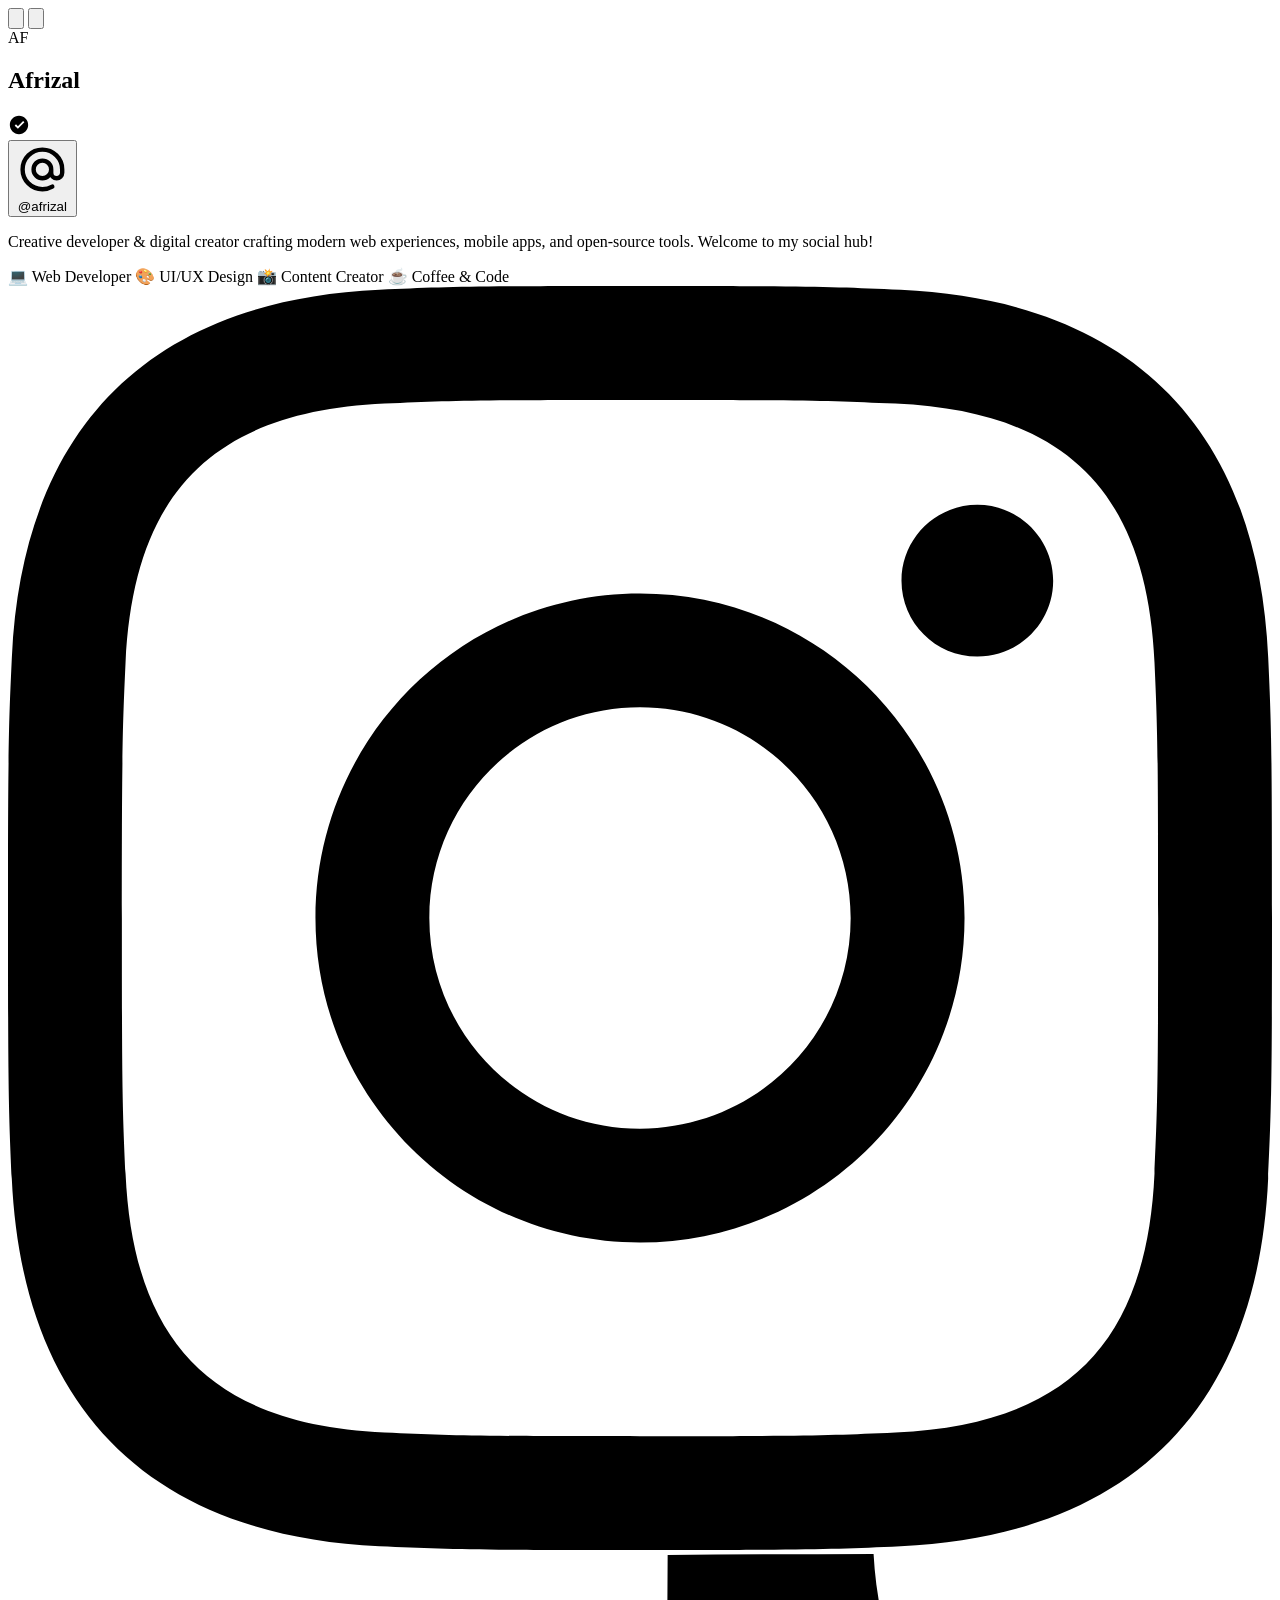
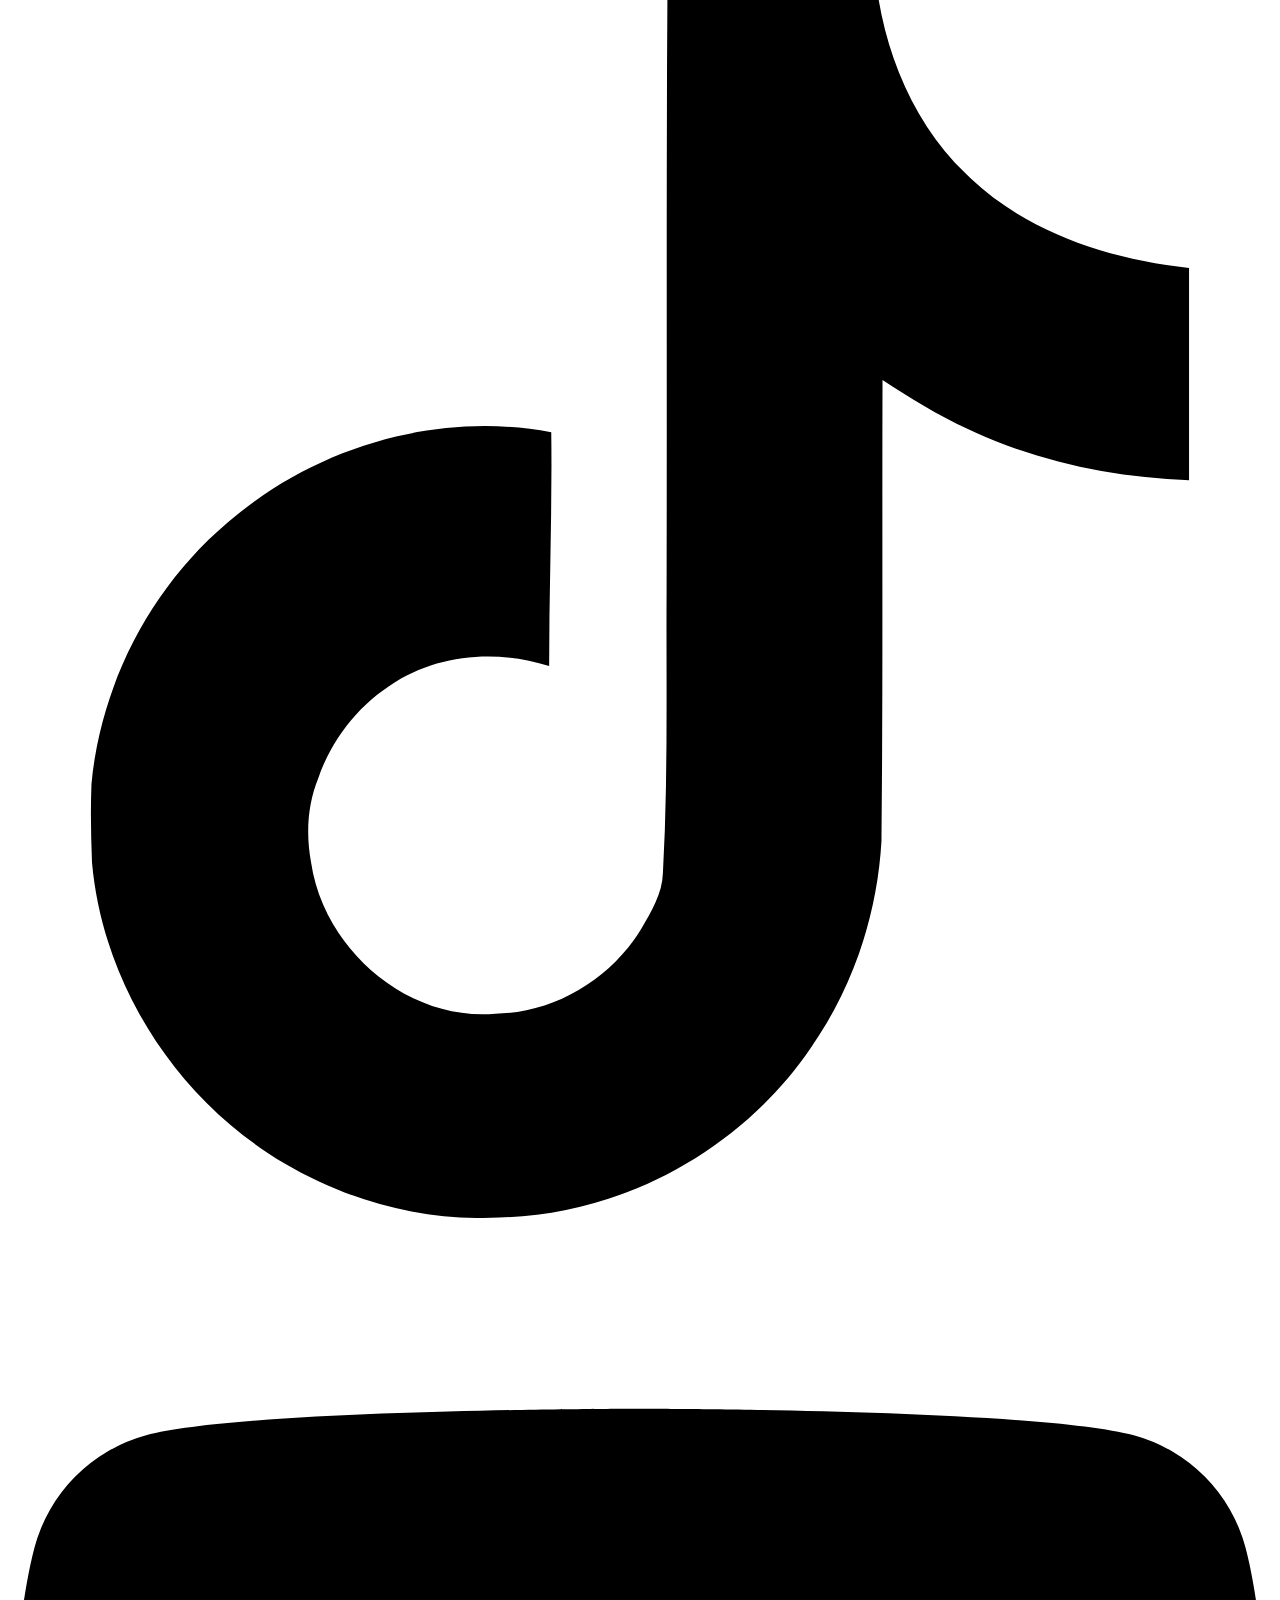
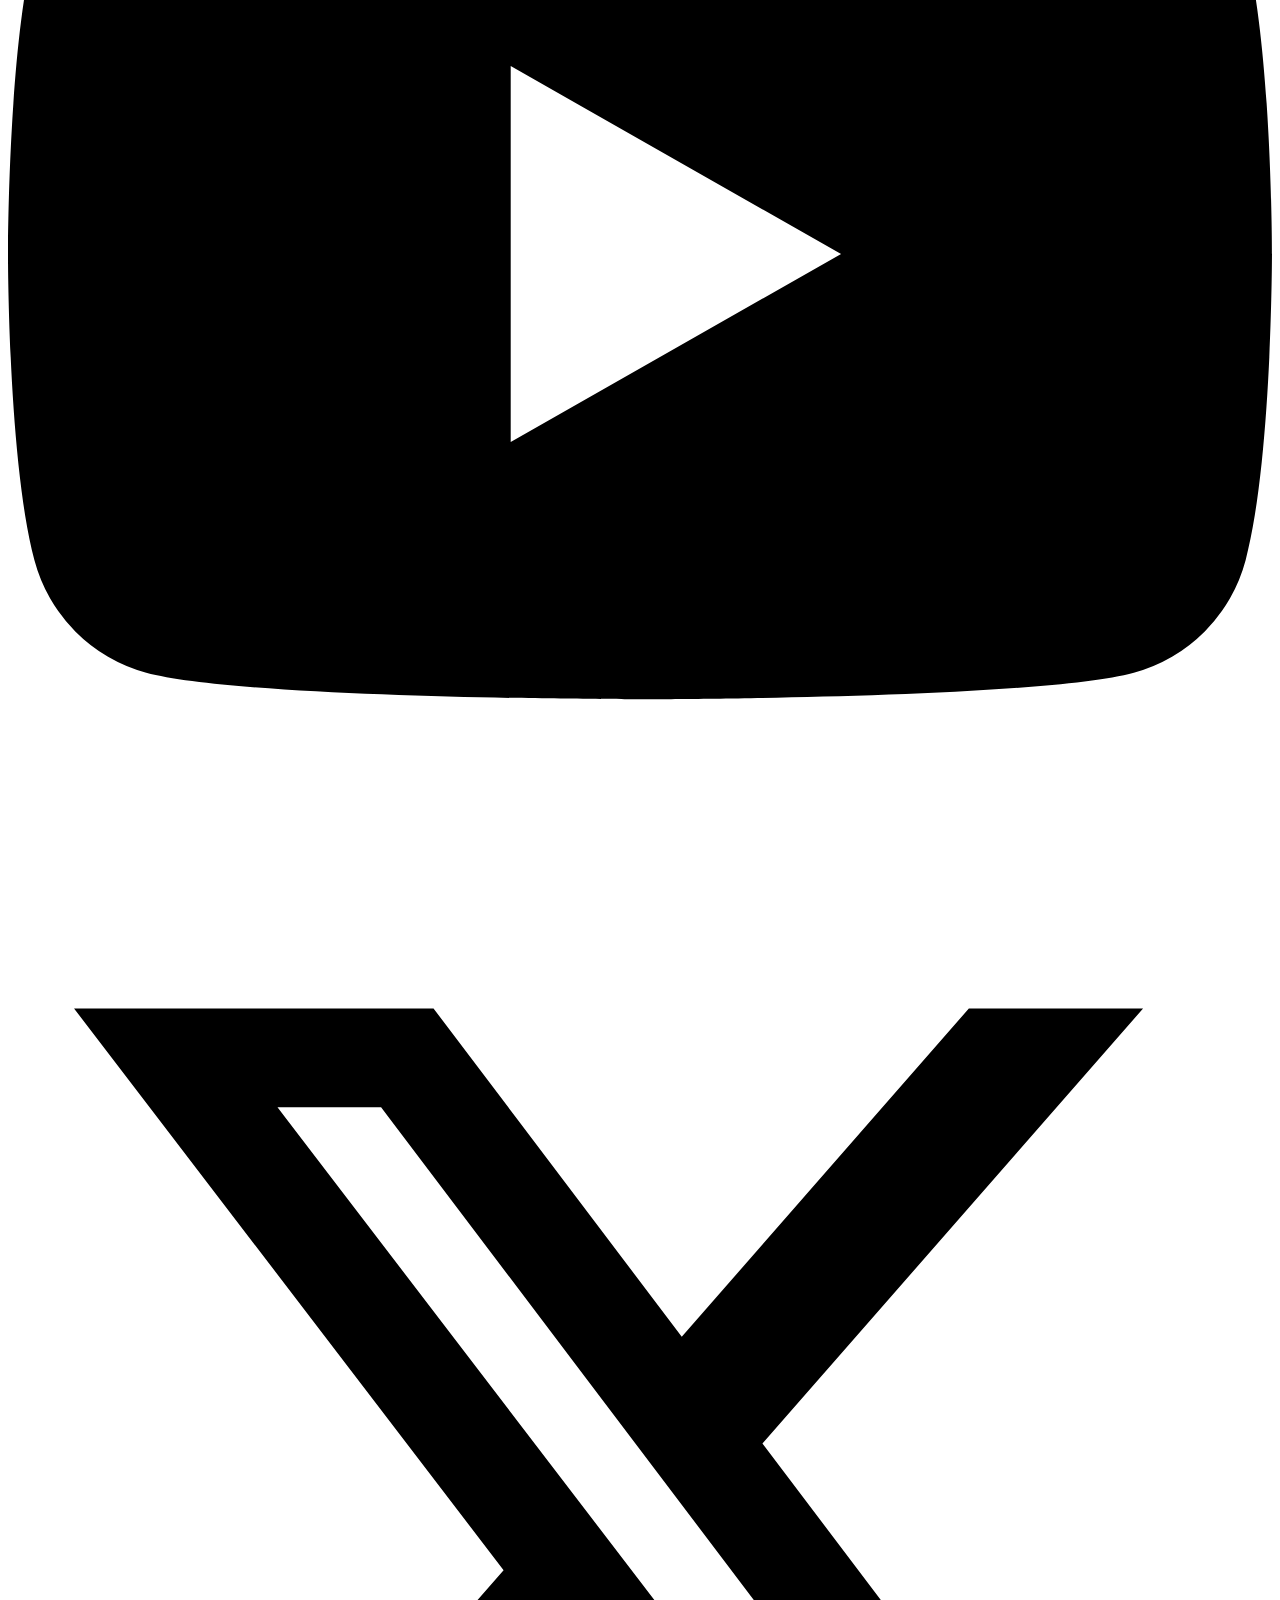
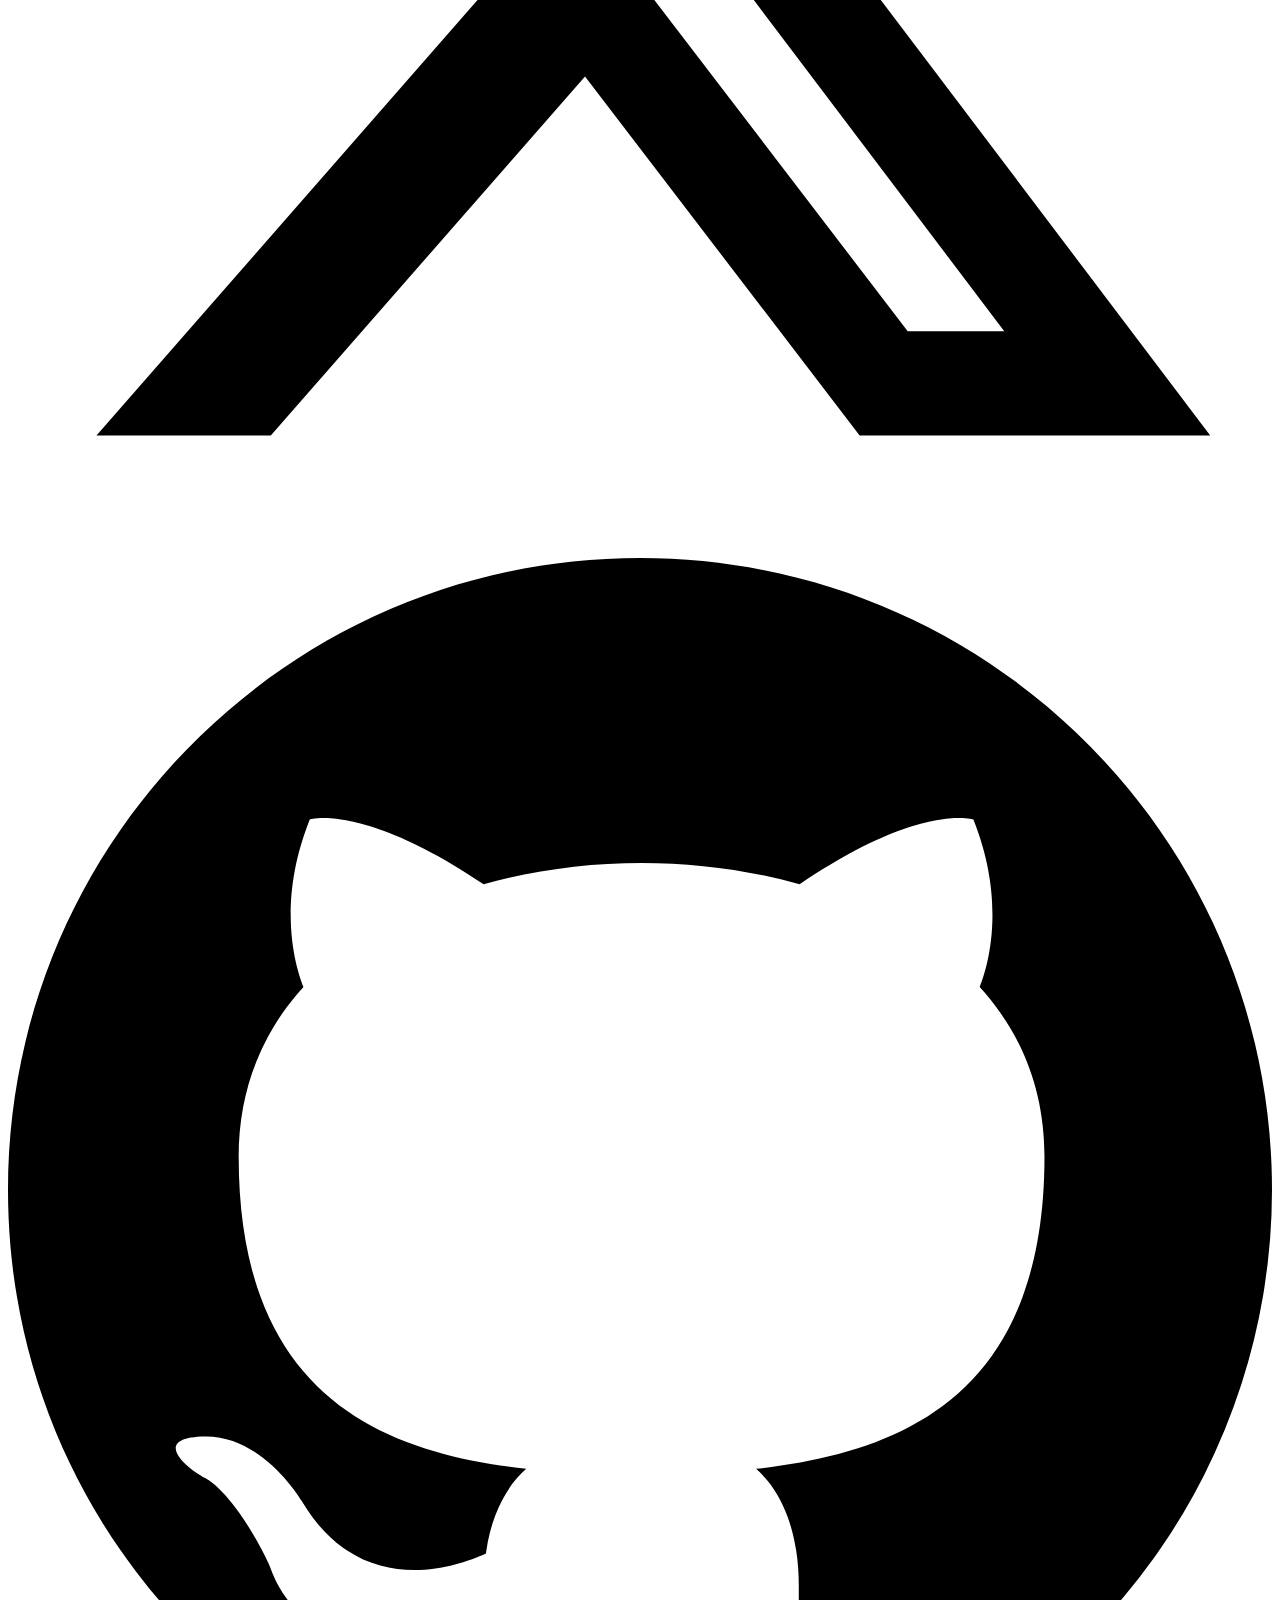
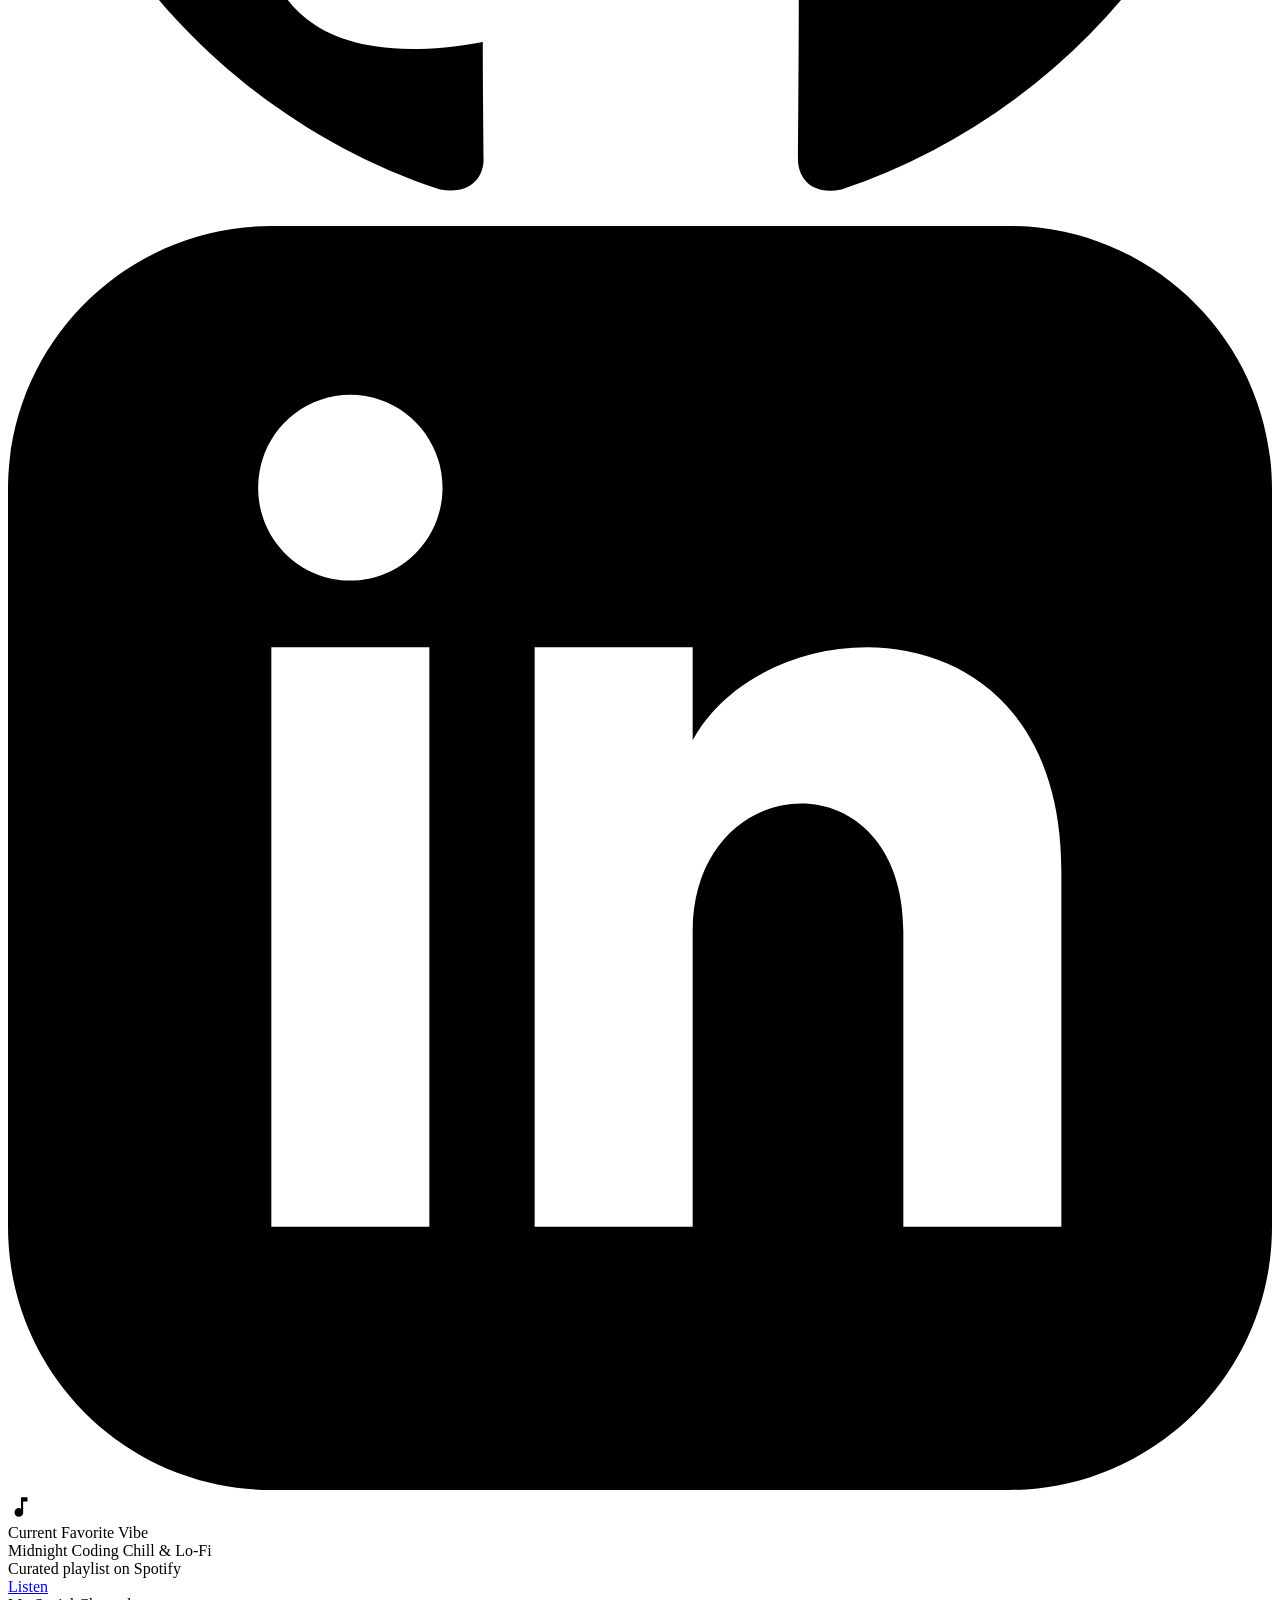
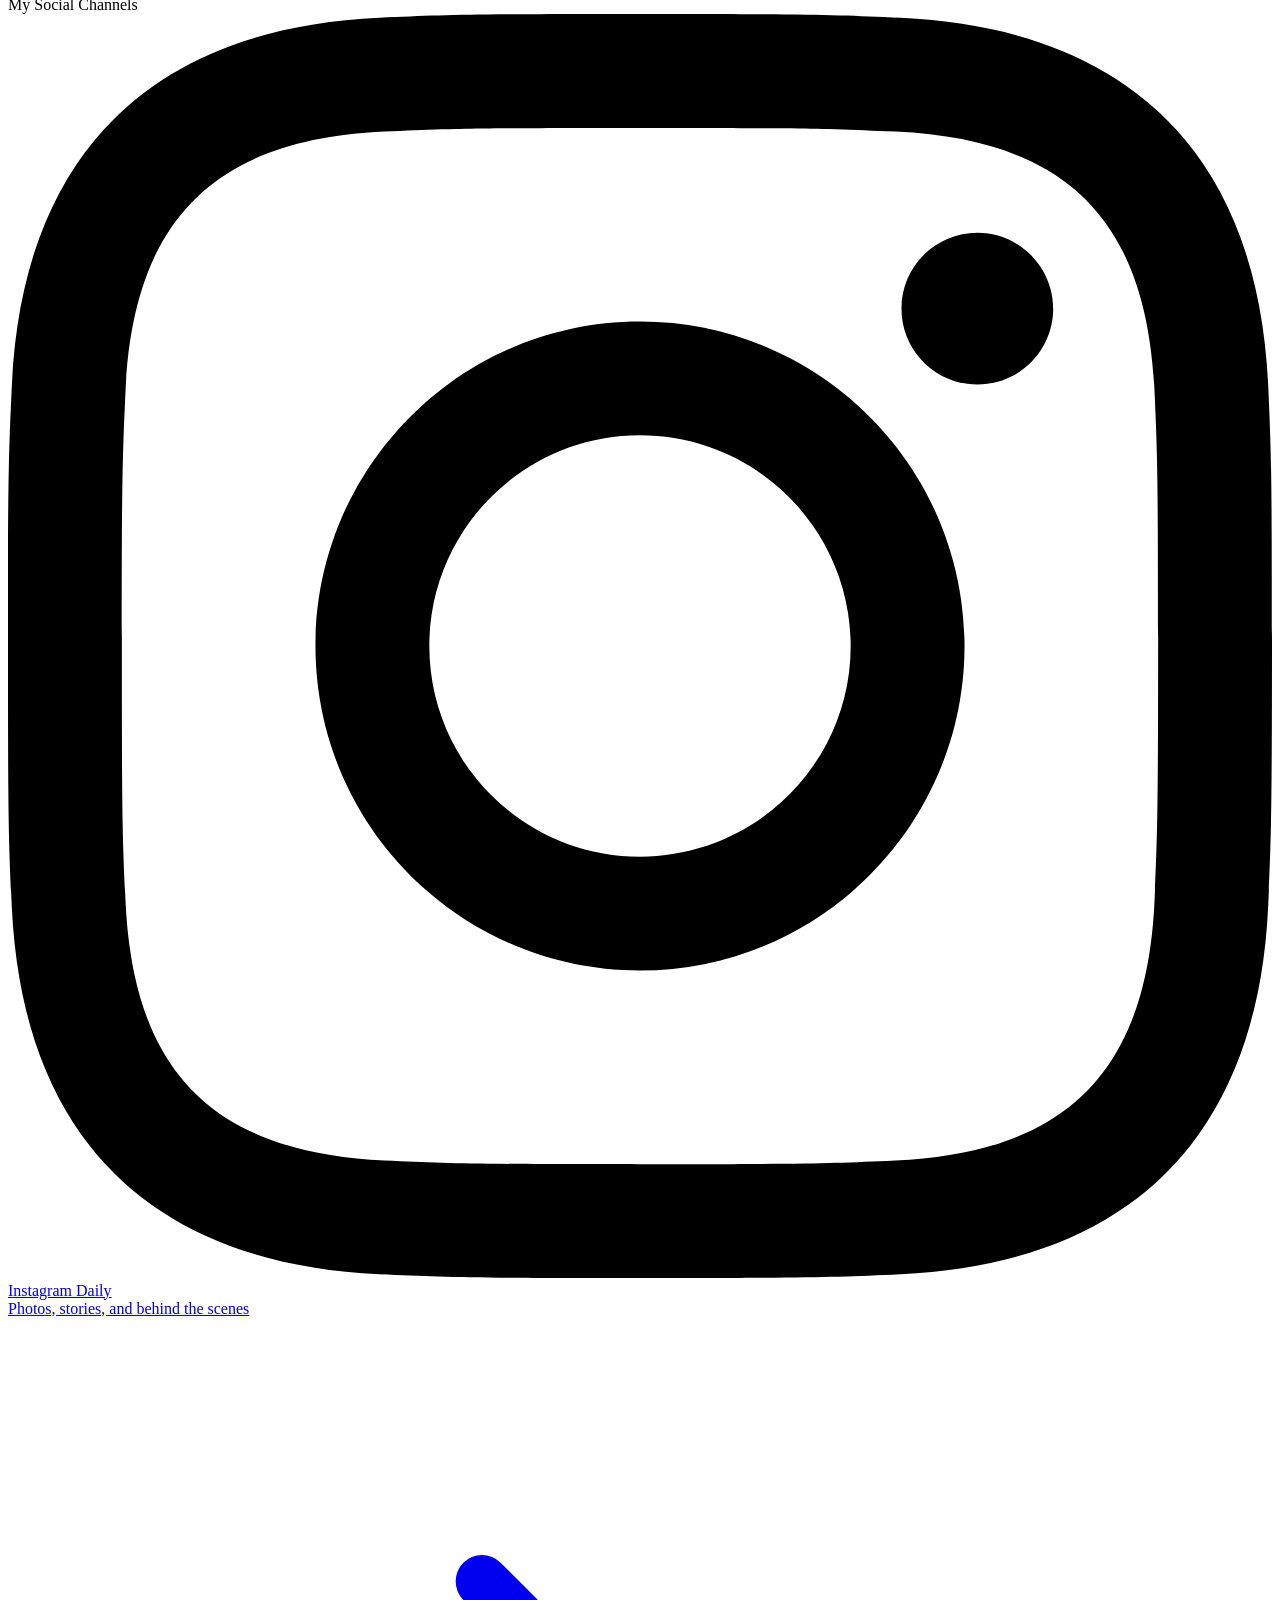
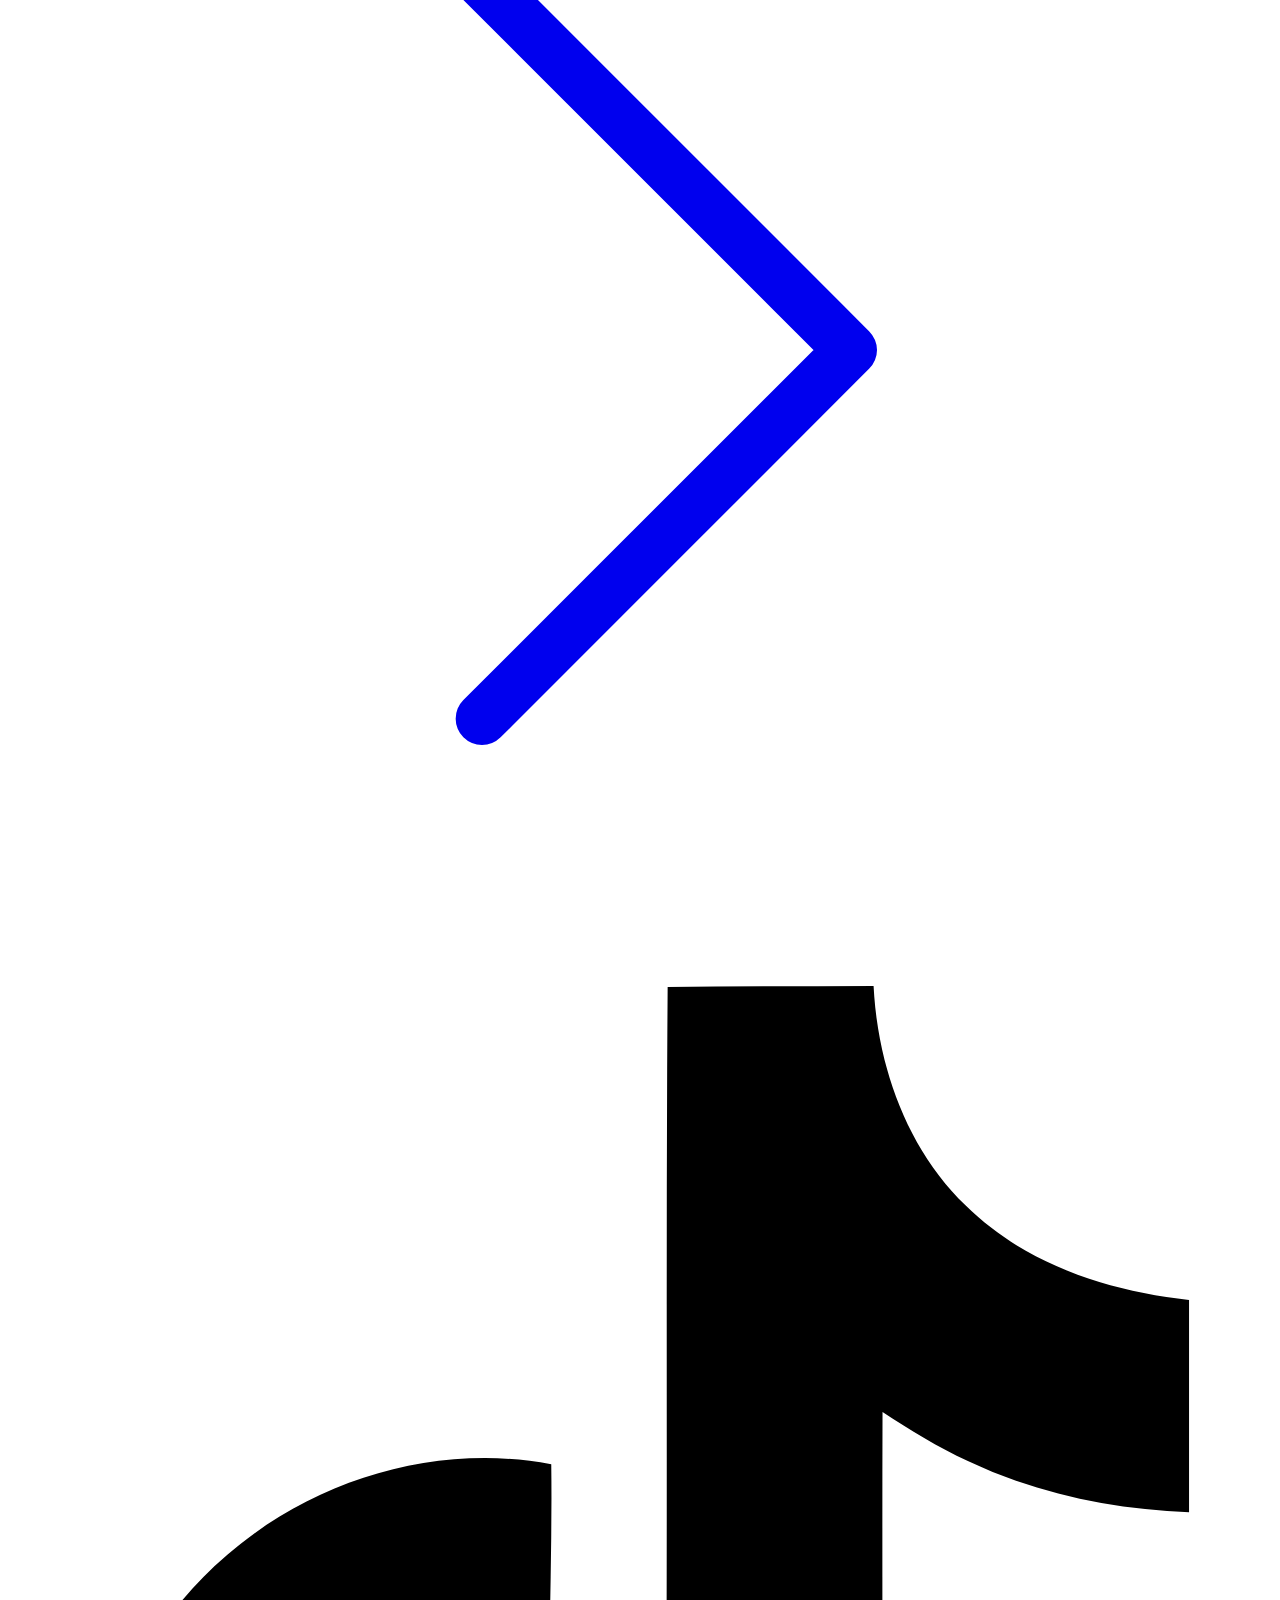
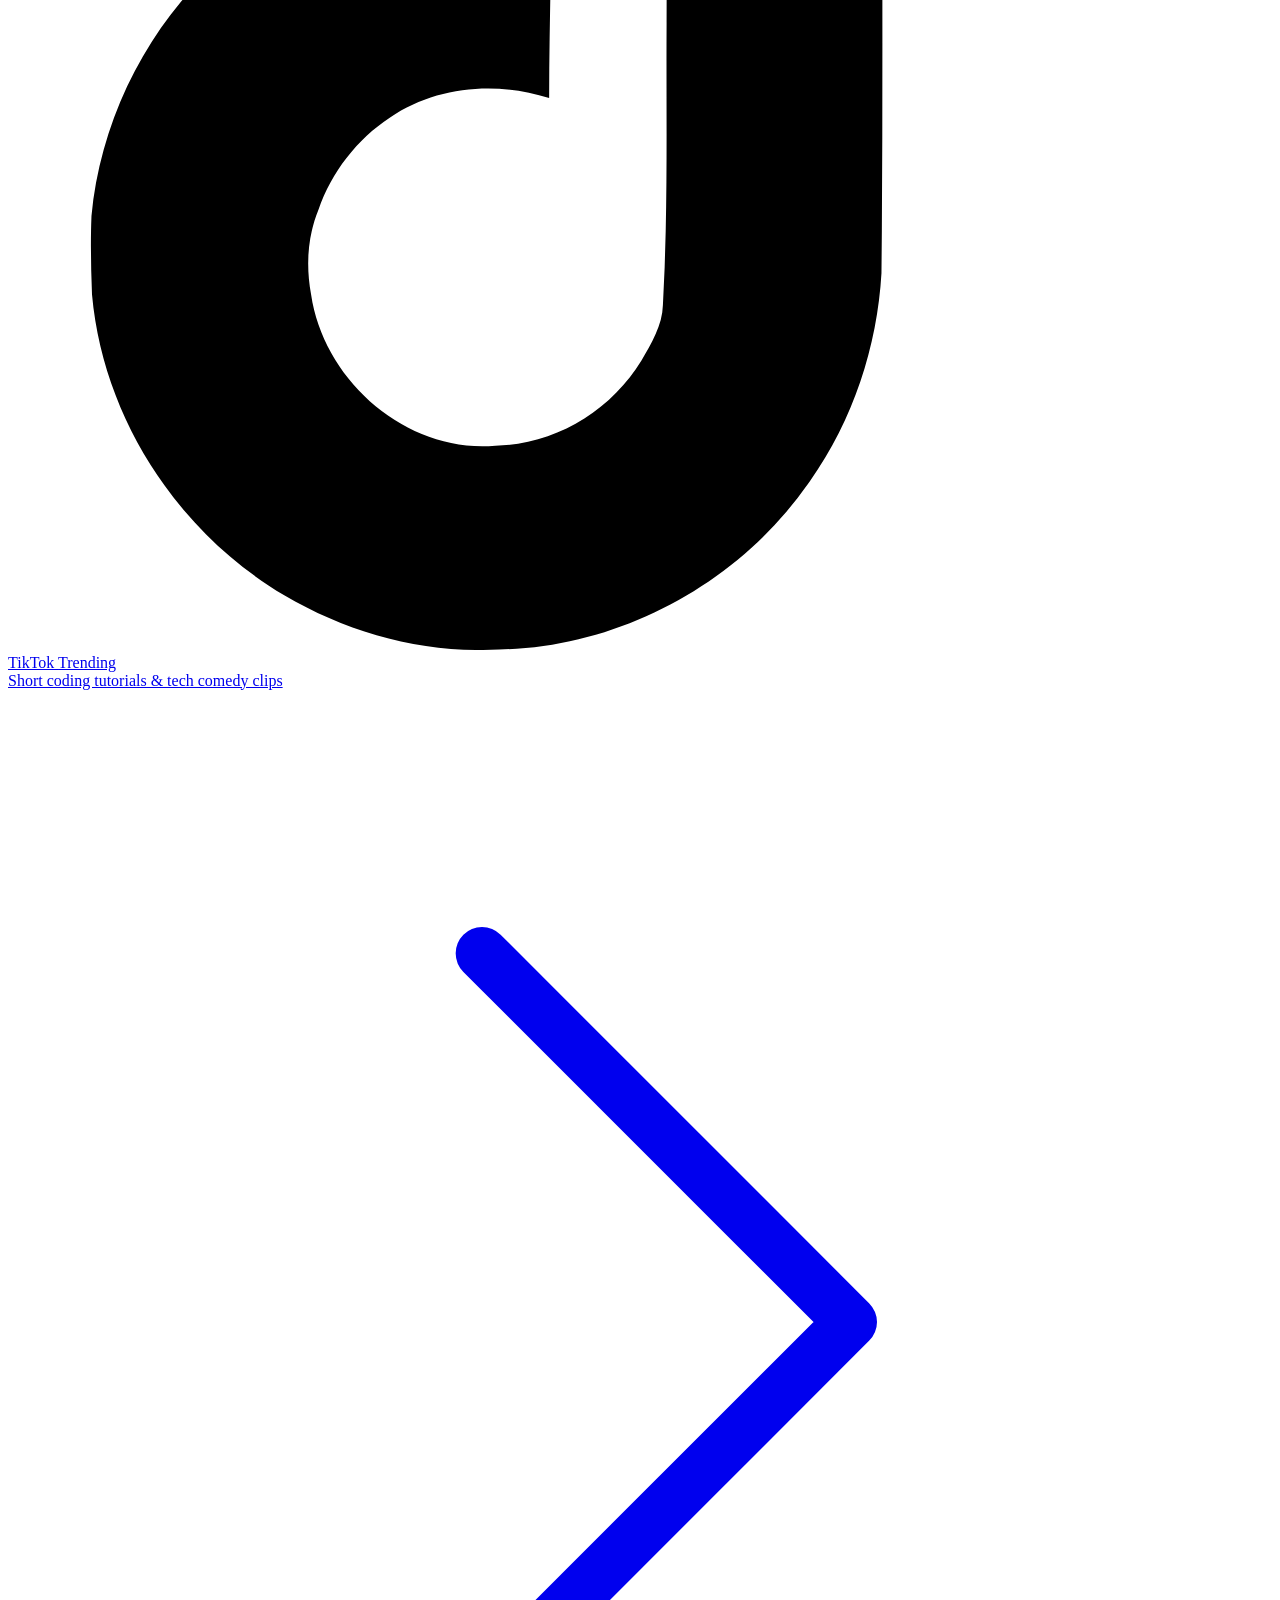
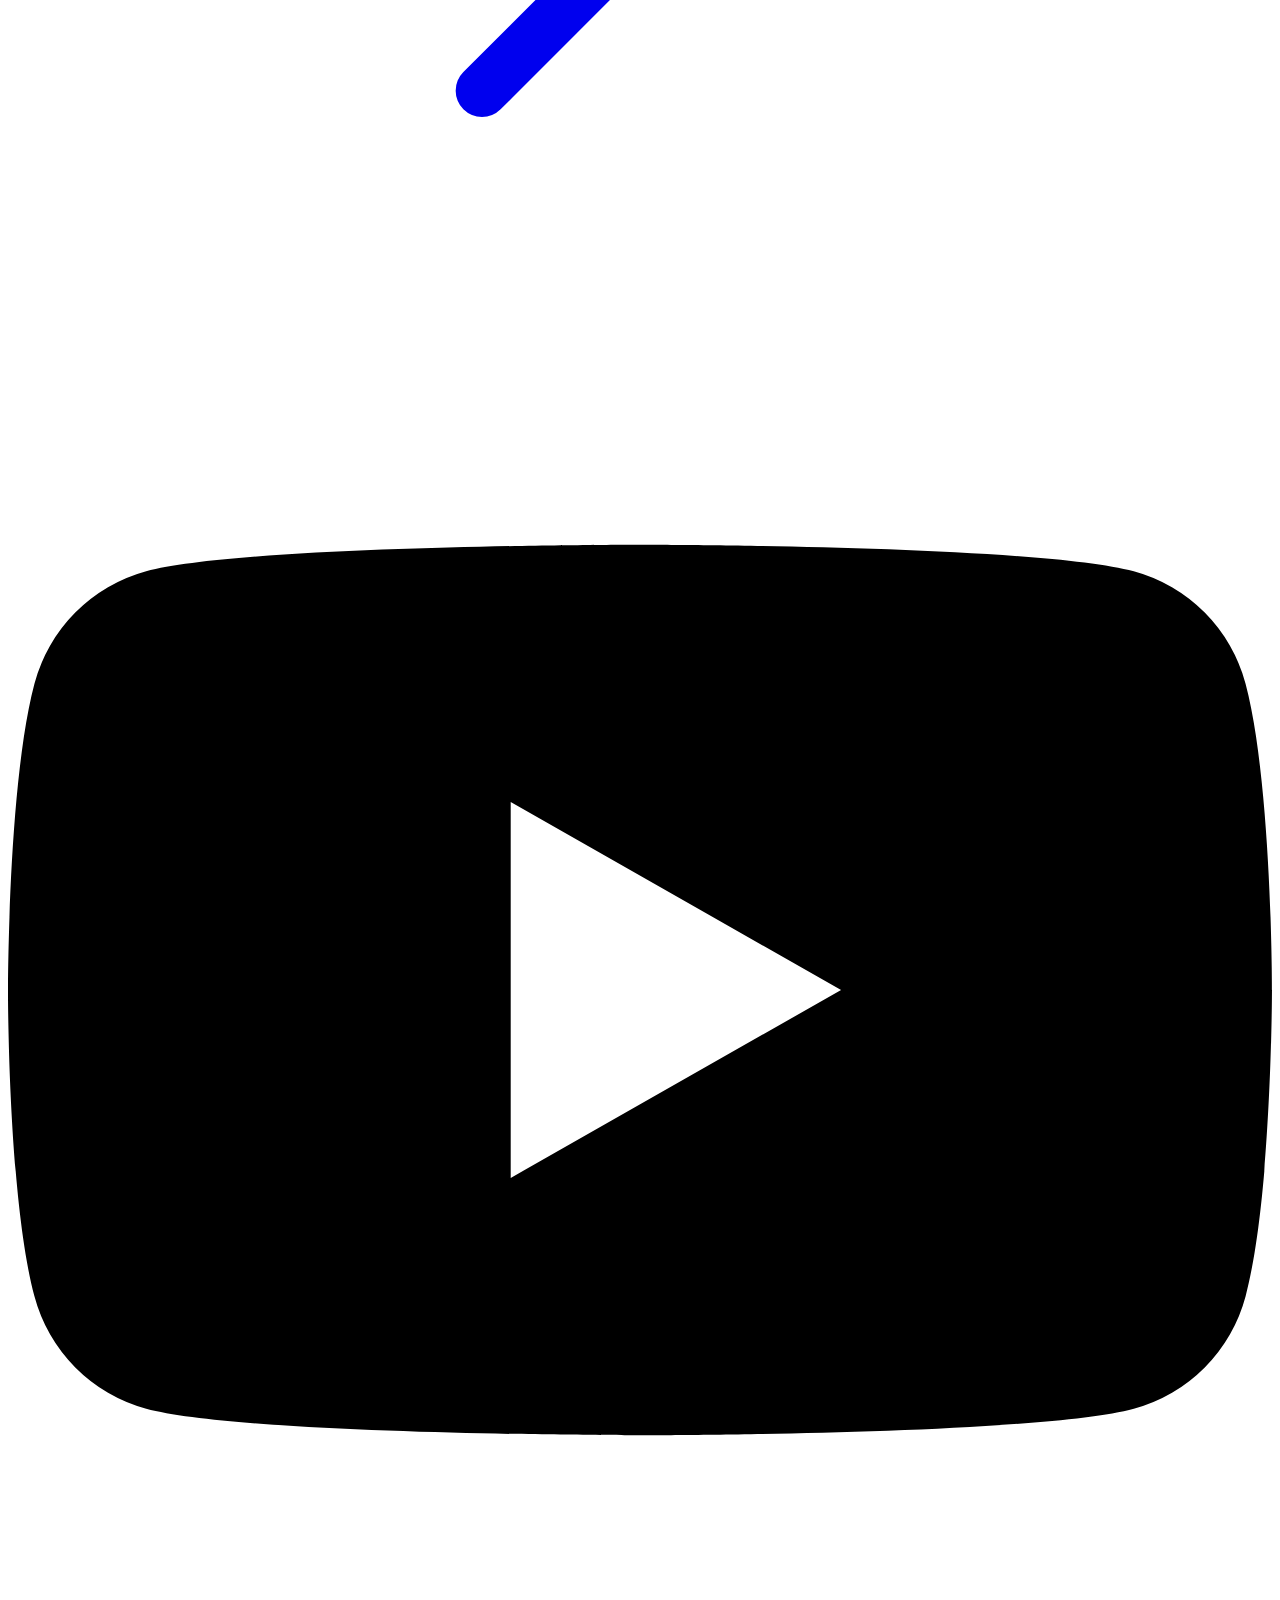
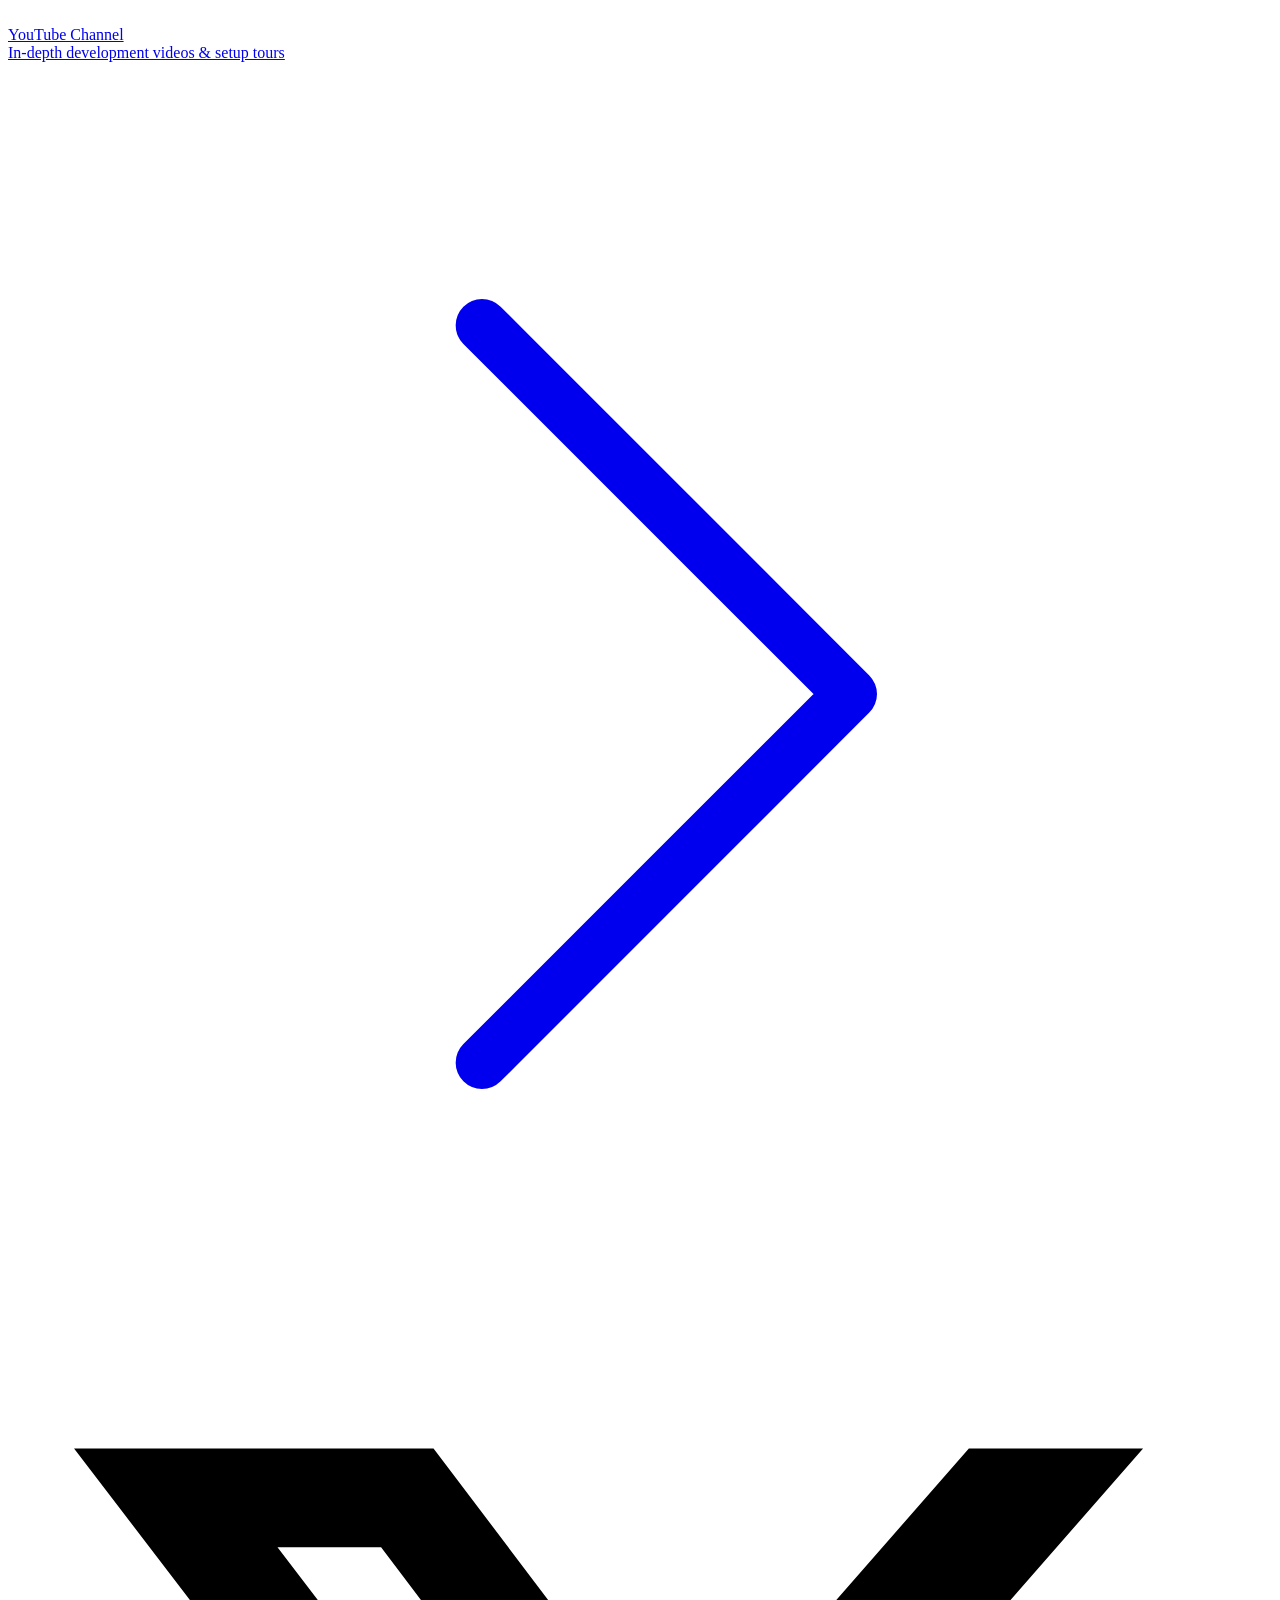
==== portfolio_web/index.html @ 105bab6d "First Upload" ====
<!DOCTYPE html>
<html lang="en" data-theme="dark">
<head>
  <meta charset="UTF-8">
  <meta name="viewport" content="width=device-width, initial-scale=1.0">
  <title>Afrizal | Social Links & Portfolio</title>
  
  <!-- SEO & Open Graph Meta Tags -->
  <meta name="description" content="Connect with Afrizal across all social media platforms, projects, and contact channels.">
  <meta property="og:title" content="Afrizal | Social Links & Bio">
  <meta property="og:description" content="Connect with me across all social platforms. Explore my links, projects, and socials.">
  <meta property="og:type" content="website">
  <meta name="theme-color" content="#030712">

  <!-- Google Fonts -->
  <link rel="preconnect" href="https://fonts.googleapis.com">
  <link rel="preconnect" href="https://fonts.gstatic.com" crossorigin>
  <link href="https://fonts.googleapis.com/css2?family=Plus+Jakarta+Sans:wght@400;500;600;700&display=swap" rel="stylesheet">
  
  <!-- Stylesheet -->
  <link rel="stylesheet" href="style.css">
</head>
<body>

  <!-- Ambient Glow Effects -->
  <div class="bg-glow-1"></div>
  <div class="bg-glow-2"></div>

  <div class="container">
    
    <!-- Top Action Bar (Share & Theme Toggle) -->
    <header class="top-nav">
      <button id="shareBtn" class="icon-btn" title="Share Profile" aria-label="Share Profile">
        <svg fill="none" stroke="currentColor" viewBox="0 0 24 24">
          <path stroke-linecap="round" stroke-linejoin="round" d="M7.217 10.907a2.25 2.25 0 100 2.186m0-2.186c.18.324.283.696.283 1.093s-.103.77-.283 1.093m0-2.186l9.566-5.314m-9.566 7.5l9.566 5.314m0 0a2.25 2.25 0 103.935 2.186 2.25 2.25 0 00-3.935-2.186zm0-12.814a2.25 2.25 0 103.933-2.185 2.25 2.25 0 00-3.933 2.185z"></path>
        </svg>
      </button>

      <button id="themeToggleBtn" class="icon-btn" title="Toggle Light/Dark Theme" aria-label="Toggle Theme">
        <!-- Sun Icon (shown in dark mode) -->
        <svg id="themeIconSun" fill="none" stroke="currentColor" viewBox="0 0 24 24">
          <circle cx="12" cy="12" r="5"></circle>
          <path stroke-linecap="round" d="M12 1v2m0 18v2M4.22 4.22l1.42 1.42m12.72 12.72l1.42 1.42M1 12h2m18 0h2M4.22 19.78l1.42-1.42M18.36 5.64l1.42-1.42"></path>
        </svg>
        <!-- Moon Icon (hidden in dark mode) -->
        <svg id="themeIconMoon" style="display:none;" fill="none" stroke="currentColor" viewBox="0 0 24 24">
          <path stroke-linecap="round" stroke-linejoin="round" d="M21 12.79A9 9 0 1 1 11.21 3 7 7 0 0 0 21 12.79z"></path>
        </svg>
      </button>
    </header>

    <!-- Profile Header Section -->
    <section class="profile-card">
      <div class="avatar-wrapper">
        <!-- Replace src with your image path or online photo url e.g. "https://github.com/yourusername.png" -->
        <img id="profileAvatar" class="avatar" src="https://images.unsplash.com/photo-1534528741775-53994a69daeb?auto=format&fit=crop&w=400&q=80" alt="Profile Picture" onerror="this.style.display='none'; document.getElementById('avatarInitials').style.display='flex';">
        <div id="avatarInitials" class="avatar-initials" style="display: none;">AF</div>
        <span class="status-badge" title="Online / Open to collaborations"></span>
      </div>

      <div class="profile-name-row">
        <h1 class="profile-name" id="profileName">Afrizal</h1>
        <!-- Verified Check Badge -->
        <span class="verified-badge" title="Verified Profile">
          <svg width="22" height="22" fill="currentColor" viewBox="0 0 24 24">
            <path d="M12 2C6.48 2 2 6.48 2 12s4.48 10 10 10 10-4.48 10-10S17.52 2 12 2zm-1.2 14.2l-3.5-3.5 1.41-1.41 2.09 2.08 5.69-5.69 1.41 1.41-7.1 7.11z"/>
          </svg>
        </span>
      </div>

      <!-- Clickable Handle to Copy -->
      <button class="handle-pill" id="handlePill" title="Click to copy username">
        <svg fill="none" stroke="currentColor" viewBox="0 0 24 24">
          <path stroke-linecap="round" stroke-linejoin="round" stroke-width="2" d="M16 12a4 4 0 10-8 0 4 4 0 008 0zm0 0v1.5a2.5 2.5 0 005 0V12a9 9 0 10-9 9m4.5-1.206a8.959 8.959 0 01-4.5 1.207"></path>
        </svg>
        <span id="handleText">@afrizal</span>
      </button>

      <p class="profile-bio" id="profileBio">
        Creative developer & digital creator crafting modern web experiences, mobile apps, and open-source tools. Welcome to my social hub!
      </p>

      <!-- Category Tags -->
      <div class="tags-row">
        <span class="tag">💻 Web Developer</span>
        <span class="tag">🎨 UI/UX Design</span>
        <span class="tag">📸 Content Creator</span>
        <span class="tag">☕ Coffee & Code</span>
      </div>
    </section>

    <!-- Quick Social Icons Strip -->
    <nav class="quick-socials" aria-label="Primary Social Channels">
      <!-- Instagram -->
      <a href="https://instagram.com" target="_blank" rel="noopener noreferrer" class="quick-icon-btn" title="Instagram">
        <svg viewBox="0 0 24 24">
          <path d="M12 2.163c3.204 0 3.584.012 4.85.07 3.252.148 4.771 1.691 4.919 4.919.058 1.265.069 1.645.069 4.849 0 3.205-.012 3.584-.069 4.849-.149 3.225-1.664 4.771-4.919 4.919-1.266.058-1.644.07-4.85.07-3.204 0-3.584-.012-4.849-.07-3.26-.149-4.771-1.699-4.919-4.92-.058-1.265-.07-1.644-.07-4.849 0-3.204.013-3.583.07-4.849.149-3.227 1.664-4.771 4.919-4.919 1.266-.057 1.645-.069 4.849-.069zm0-2.163c-3.259 0-3.667.014-4.947.072-4.358.2-6.78 2.618-6.98 6.98-.059 1.281-.073 1.689-.073 4.948 0 3.259.014 3.668.072 4.948.2 4.358 2.618 6.78 6.98 6.98 1.281.058 1.689.072 4.948.072 3.259 0 3.668-.014 4.948-.072 4.354-.2 6.782-2.618 6.979-6.98.059-1.28.073-1.689.073-4.948 0-3.259-.014-3.667-.072-4.947-.196-4.354-2.617-6.78-6.979-6.98-1.281-.059-1.69-.073-4.949-.073zm0 5.838c-3.403 0-6.162 2.759-6.162 6.162s2.759 6.163 6.162 6.163 6.162-2.759 6.162-6.163c0-3.403-2.759-6.162-6.162-6.162zm0 10.162c-2.209 0-4-1.79-4-4 0-2.209 1.791-4 4-4s4 1.791 4 4c0 2.21-1.791 4-4 4zm6.406-11.845c-.796 0-1.441.645-1.441 1.44s.645 1.44 1.441 1.44c.795 0 1.439-.645 1.439-1.44s-.644-1.44-1.439-1.44z"/>
        </svg>
      </a>

      <!-- TikTok -->
      <a href="https://tiktok.com" target="_blank" rel="noopener noreferrer" class="quick-icon-btn" title="TikTok">
        <svg viewBox="0 0 24 24">
          <path d="M12.525.02c1.31-.02 2.61-.01 3.91-.02.08 1.53.63 3.09 1.75 4.17 1.12 1.11 2.7 1.62 4.24 1.79v4.03c-1.44-.05-2.89-.35-4.2-.97-.57-.26-1.1-.59-1.62-.93-.01 2.92.01 5.84-.02 8.75-.08 1.4-.54 2.79-1.35 3.94-1.31 1.92-3.58 3.17-5.91 3.21-1.43.08-2.86-.31-4.08-1.03-2.02-1.19-3.44-3.37-3.65-5.71-.02-.5-.03-1-.01-1.49.18-1.9 1.12-3.72 2.58-4.96 1.66-1.44 3.98-2.13 6.15-1.72.02 1.48-.04 2.96-.04 4.44-.99-.32-2.15-.23-3.02.37-.63.41-1.11 1.04-1.36 1.75-.21.51-.24 1.07-.14 1.61.24 1.64 1.82 3.02 3.5 2.87 1.12-.01 2.19-.66 2.77-1.61.19-.33.4-.67.41-1.06.1-1.79.06-3.57.07-5.36.01-4.03-.01-8.05.02-12.07z"/>
        </svg>
      </a>

      <!-- YouTube -->
      <a href="https://youtube.com" target="_blank" rel="noopener noreferrer" class="quick-icon-btn" title="YouTube">
        <svg viewBox="0 0 24 24">
          <path d="M23.498 6.186a3.016 3.016 0 0 0-2.122-2.136C19.505 3.545 12 3.545 12 3.545s-7.505 0-9.377.505A3.017 3.017 0 0 0 .502 6.186C0 8.07 0 12 0 12s0 3.93.502 5.814a3.016 3.016 0 0 0 2.122 2.136c1.871.505 9.376.505 9.376.505s7.505 0 9.377-.505a3.015 3.015 0 0 0 2.122-2.136C24 15.93 24 12 24 12s0-3.93-.502-5.814zM9.545 15.568V8.432L15.818 12l-6.273 3.568z"/>
        </svg>
      </a>

      <!-- X / Twitter -->
      <a href="https://x.com" target="_blank" rel="noopener noreferrer" class="quick-icon-btn" title="X (Twitter)">
        <svg viewBox="0 0 24 24">
          <path d="M18.244 2.25h3.308l-7.227 8.26 8.502 11.24H16.17l-5.214-6.817L4.99 21.75H1.68l7.73-8.835L1.254 2.25H8.08l4.713 6.231zm-1.161 17.52h1.833L7.084 4.126H5.117z"/>
        </svg>
      </a>

      <!-- GitHub -->
      <a href="https://github.com" target="_blank" rel="noopener noreferrer" class="quick-icon-btn" title="GitHub">
        <svg viewBox="0 0 24 24">
          <path d="M12 0C5.37 0 0 5.37 0 12c0 5.31 3.435 9.795 8.205 11.385.6.105.825-.255.825-.57 0-.285-.015-1.23-.015-2.235-3.015.555-3.795-.735-4.035-1.41-.135-.345-.72-1.41-1.23-1.695-.42-.225-1.02-.78-.015-.795.945-.015 1.62.87 1.845 1.23 1.08 1.815 2.805 1.305 3.495.99.105-.78.42-1.305.765-1.605-2.67-.3-5.46-1.335-5.46-5.925 0-1.305.465-2.385 1.23-3.225-.12-.3-.54-1.53.12-3.18 0 0 1.005-.315 3.3 1.23.96-.27 1.98-.405 3-.405s2.04.135 3 .405c2.295-1.56 3.3-1.23 3.3-1.23.66 1.65.24 2.88.12 3.18.765.84 1.23 1.905 1.23 3.225 0 4.605-2.805 5.625-5.475 5.925.435.375.81 1.095.81 2.22 0 1.605-.015 2.895-.015 3.3 0 .315.225.69.825.57A12.02 12.02 0 0024 12c0-6.63-5.37-12-12-12z"/>
        </svg>
      </a>

      <!-- LinkedIn -->
      <a href="https://linkedin.com" target="_blank" rel="noopener noreferrer" class="quick-icon-btn" title="LinkedIn">
        <svg viewBox="0 0 24 24">
          <path d="M19 0h-14c-2.761 0-5 2.239-5 5v14c0 2.761 2.239 5 5 5h14c2.762 0 5-2.239 5-5v-14c0-2.761-2.238-5-5-5zm-11 19h-3v-11h3v11zm-1.5-12.268c-.966 0-1.75-.79-1.75-1.764s.784-1.764 1.75-1.764 1.75.79 1.75 1.764-.783 1.764-1.75 1.764zm13.5 12.268h-3v-5.604c0-3.368-4-3.113-4 0v5.604h-3v-11h3v1.765c1.396-2.586 7-2.777 7 2.476v6.759z"/>
        </svg>
      </a>
    </nav>

    <!-- Highlight / Featured Widget -->
    <div class="widget-card">
      <div class="widget-thumb">
        <svg width="26" height="26" fill="currentColor" viewBox="0 0 24 24">
          <path d="M12 3v10.55c-.59-.34-1.27-.55-2-.55-2.21 0-4 1.79-4 4s1.79 4 4 4 4-1.79 4-4V7h4V3h-6z"/>
        </svg>
      </div>
      <div class="widget-info">
        <div class="widget-tag">
          <span class="widget-tag-dot"></span> Current Favorite Vibe
        </div>
        <div class="widget-title">Midnight Coding Chill & Lo-Fi</div>
        <div class="widget-subtitle">Curated playlist on Spotify</div>
      </div>
      <a href="https://spotify.com" target="_blank" rel="noopener noreferrer" class="widget-action">Listen</a>
    </div>

    <!-- Main Social & Links Cards List -->
    <main>
      <div class="section-title">My Social Channels</div>
      
      <div class="links-list" id="linksContainer">

        <!-- 1. Instagram Card -->
        <a href="https://instagram.com" target="_blank" rel="noopener noreferrer" class="link-card card-instagram">
          <div class="link-left">
            <div class="link-icon-box">
              <svg viewBox="0 0 24 24">
                <path d="M12 2.163c3.204 0 3.584.012 4.85.07 3.252.148 4.771 1.691 4.919 4.919.058 1.265.069 1.645.069 4.849 0 3.205-.012 3.584-.069 4.849-.149 3.225-1.664 4.771-4.919 4.919-1.266.058-1.644.07-4.85.07-3.204 0-3.584-.012-4.849-.07-3.26-.149-4.771-1.699-4.919-4.92-.058-1.265-.07-1.644-.07-4.849 0-3.204.013-3.583.07-4.849.149-3.227 1.664-4.771 4.919-4.919 1.266-.057 1.645-.069 4.849-.069zm0-2.163c-3.259 0-3.667.014-4.947.072-4.358.2-6.78 2.618-6.98 6.98-.059 1.281-.073 1.689-.073 4.948 0 3.259.014 3.668.072 4.948.2 4.358 2.618 6.78 6.98 6.98 1.281.058 1.689.072 4.948.072 3.259 0 3.668-.014 4.948-.072 4.354-.2 6.782-2.618 6.979-6.98.059-1.28.073-1.689.073-4.948 0-3.259-.014-3.667-.072-4.947-.196-4.354-2.617-6.78-6.979-6.98-1.281-.059-1.69-.073-4.949-.073zm0 5.838c-3.403 0-6.162 2.759-6.162 6.162s2.759 6.163 6.162 6.163 6.162-2.759 6.162-6.163c0-3.403-2.759-6.162-6.162-6.162zm0 10.162c-2.209 0-4-1.79-4-4 0-2.209 1.791-4 4-4s4 1.791 4 4c0 2.21-1.791 4-4 4zm6.406-11.845c-.796 0-1.441.645-1.441 1.44s.645 1.44 1.441 1.44c.795 0 1.439-.645 1.439-1.44s-.644-1.44-1.439-1.44z"/>
              </svg>
            </div>
            <div class="link-details">
              <div class="link-title">Instagram <span class="link-badge">Daily</span></div>
              <div class="link-desc">Photos, stories, and behind the scenes</div>
            </div>
          </div>
          <div class="link-right">
            <svg fill="none" stroke="currentColor" viewBox="0 0 24 24"><path stroke-linecap="round" stroke-linejoin="round" d="M9 5l7 7-7 7"></path></svg>
          </div>
        </a>

        <!-- 2. TikTok Card -->
        <a href="https://tiktok.com" target="_blank" rel="noopener noreferrer" class="link-card card-tiktok">
          <div class="link-left">
            <div class="link-icon-box">
              <svg viewBox="0 0 24 24">
                <path d="M12.525.02c1.31-.02 2.61-.01 3.91-.02.08 1.53.63 3.09 1.75 4.17 1.12 1.11 2.7 1.62 4.24 1.79v4.03c-1.44-.05-2.89-.35-4.2-.97-.57-.26-1.1-.59-1.62-.93-.01 2.92.01 5.84-.02 8.75-.08 1.4-.54 2.79-1.35 3.94-1.31 1.92-3.58 3.17-5.91 3.21-1.43.08-2.86-.31-4.08-1.03-2.02-1.19-3.44-3.37-3.65-5.71-.02-.5-.03-1-.01-1.49.18-1.9 1.12-3.72 2.58-4.96 1.66-1.44 3.98-2.13 6.15-1.72.02 1.48-.04 2.96-.04 4.44-.99-.32-2.15-.23-3.02.37-.63.41-1.11 1.04-1.36 1.75-.21.51-.24 1.07-.14 1.61.24 1.64 1.82 3.02 3.5 2.87 1.12-.01 2.19-.66 2.77-1.61.19-.33.4-.67.41-1.06.1-1.79.06-3.57.07-5.36.01-4.03-.01-8.05.02-12.07z"/>
              </svg>
            </div>
            <div class="link-details">
              <div class="link-title">TikTok <span class="link-badge">Trending</span></div>
              <div class="link-desc">Short coding tutorials & tech comedy clips</div>
            </div>
          </div>
          <div class="link-right">
            <svg fill="none" stroke="currentColor" viewBox="0 0 24 24"><path stroke-linecap="round" stroke-linejoin="round" d="M9 5l7 7-7 7"></path></svg>
          </div>
        </a>

        <!-- 3. YouTube Card -->
        <a href="https://youtube.com" target="_blank" rel="noopener noreferrer" class="link-card card-youtube">
          <div class="link-left">
            <div class="link-icon-box">
              <svg viewBox="0 0 24 24">
                <path d="M23.498 6.186a3.016 3.016 0 0 0-2.122-2.136C19.505 3.545 12 3.545 12 3.545s-7.505 0-9.377.505A3.017 3.017 0 0 0 .502 6.186C0 8.07 0 12 0 12s0 3.93.502 5.814a3.016 3.016 0 0 0 2.122 2.136c1.871.505 9.376.505 9.376.505s7.505 0 9.377-.505a3.015 3.015 0 0 0 2.122-2.136C24 15.93 24 12 24 12s0-3.93-.502-5.814zM9.545 15.568V8.432L15.818 12l-6.273 3.568z"/>
              </svg>
            </div>
            <div class="link-details">
              <div class="link-title">YouTube Channel</div>
              <div class="link-desc">In-depth development videos & setup tours</div>
            </div>
          </div>
          <div class="link-right">
            <svg fill="none" stroke="currentColor" viewBox="0 0 24 24"><path stroke-linecap="round" stroke-linejoin="round" d="M9 5l7 7-7 7"></path></svg>
          </div>
        </a>

        <!-- 4. X (Twitter) Card -->
        <a href="https://x.com" target="_blank" rel="noopener noreferrer" class="link-card card-twitter">
          <div class="link-left">
            <div class="link-icon-box">
              <svg viewBox="0 0 24 24">
                <path d="M18.244 2.25h3.308l-7.227 8.26 8.502 11.24H16.17l-5.214-6.817L4.99 21.75H1.68l7.73-8.835L1.254 2.25H8.08l4.713 6.231zm-1.161 17.52h1.833L7.084 4.126H5.117z"/>
              </svg>
            </div>
            <div class="link-details">
              <div class="link-title">X (Twitter)</div>
              <div class="link-desc">Tech thoughts, updates, and discussions</div>
            </div>
          </div>
          <div class="link-right">
            <svg fill="none" stroke="currentColor" viewBox="0 0 24 24"><path stroke-linecap="round" stroke-linejoin="round" d="M9 5l7 7-7 7"></path></svg>
          </div>
        </a>

        <!-- 5. GitHub Card -->
        <a href="https://github.com" target="_blank" rel="noopener noreferrer" class="link-card card-github">
          <div class="link-left">
            <div class="link-icon-box">
              <svg viewBox="0 0 24 24">
                <path d="M12 0C5.37 0 0 5.37 0 12c0 5.31 3.435 9.795 8.205 11.385.6.105.825-.255.825-.57 0-.285-.015-1.23-.015-2.235-3.015.555-3.795-.735-4.035-1.41-.135-.345-.72-1.41-1.23-1.695-.42-.225-1.02-.78-.015-.795.945-.015 1.62.87 1.845 1.23 1.08 1.815 2.805 1.305 3.495.99.105-.78.42-1.305.765-1.605-2.67-.3-5.46-1.335-5.46-5.925 0-1.305.465-2.385 1.23-3.225-.12-.3-.54-1.53.12-3.18 0 0 1.005-.315 3.3 1.23.96-.27 1.98-.405 3-.405s2.04.135 3 .405c2.295-1.56 3.3-1.23 3.3-1.23.66 1.65.24 2.88.12 3.18.765.84 1.23 1.905 1.23 3.225 0 4.605-2.805 5.625-5.475 5.925.435.375.81 1.095.81 2.22 0 1.605-.015 2.895-.015 3.3 0 .315.225.69.825.57A12.02 12.02 0 0024 12c0-6.63-5.37-12-12-12z"/>
              </svg>
            </div>
            <div class="link-details">
              <div class="link-title">GitHub Portfolio</div>
              <div class="link-desc">Open-source code, projects & scripts</div>
            </div>
          </div>
          <div class="link-right">
            <svg fill="none" stroke="currentColor" viewBox="0 0 24 24"><path stroke-linecap="round" stroke-linejoin="round" d="M9 5l7 7-7 7"></path></svg>
          </div>
        </a>

        <!-- 6. LinkedIn Card -->
        <a href="https://linkedin.com" target="_blank" rel="noopener noreferrer" class="link-card card-linkedin">
          <div class="link-left">
            <div class="link-icon-box">
              <svg viewBox="0 0 24 24">
                <path d="M19 0h-14c-2.761 0-5 2.239-5 5v14c0 2.761 2.239 5 5 5h14c2.762 0 5-2.239 5-5v-14c0-2.761-2.238-5-5-5zm-11 19h-3v-11h3v11zm-1.5-12.268c-.966 0-1.75-.79-1.75-1.764s.784-1.764 1.75-1.764 1.75.79 1.75 1.764-.783 1.764-1.75 1.764zm13.5 12.268h-3v-5.604c0-3.368-4-3.113-4 0v5.604h-3v-11h3v1.765c1.396-2.586 7-2.777 7 2.476v6.759z"/>
              </svg>
            </div>
            <div class="link-details">
              <div class="link-title">LinkedIn</div>
              <div class="link-desc">Work experience, career milestones & resume</div>
            </div>
          </div>
          <div class="link-right">
            <svg fill="none" stroke="currentColor" viewBox="0 0 24 24"><path stroke-linecap="round" stroke-linejoin="round" d="M9 5l7 7-7 7"></path></svg>
          </div>
        </a>

        <!-- 7. Discord Community Card -->
        <a href="https://discord.com" target="_blank" rel="noopener noreferrer" class="link-card card-discord">
          <div class="link-left">
            <div class="link-icon-box">
              <svg viewBox="0 0 24 24">
                <path d="M20.317 4.37a19.791 19.791 0 0 0-4.885-1.515.074.074 0 0 0-.079.037c-.21.375-.444.864-.608 1.25a18.27 18.27 0 0 0-5.487 0 12.64 12.64 0 0 0-.617-1.25.077.077 0 0 0-.079-.037A19.736 19.736 0 0 0 3.677 4.37a.07.07 0 0 0-.032.027C.533 9.046-.32 13.58.099 18.057a.082.082 0 0 0 .031.057 19.9 19.9 0 0 0 5.993 3.03.078.078 0 0 0 .084-.028c.462-.63.874-1.295 1.226-1.994.021-.041.001-.09-.041-.106a13.107 13.107 0 0 1-1.872-.892.077.077 0 0 1-.008-.128 10.2 10.2 0 0 0 .372-.292.074.074 0 0 1 .077-.01c3.929 1.793 8.18 1.793 12.061 0a.074.074 0 0 1 .078.01c.12.098.246.198.373.292a.077.077 0 0 1-.006.127 12.299 12.299 0 0 1-1.873.894.077.077 0 0 0-.041.107c.36.698.772 1.362 1.225 1.993a.076.076 0 0 0 .084.028 19.839 19.839 0 0 0 6.002-3.03.077.077 0 0 0 .032-.054c.5-5.177-.838-9.674-3.549-13.66a.061.061 0 0 0-.031-.028zM8.02 15.33c-1.183 0-2.157-1.085-2.157-2.419 0-1.333.956-2.419 2.157-2.419 1.21 0 2.176 1.096 2.157 2.42 0 1.333-.956 2.418-2.157 2.418zm7.975 0c-1.183 0-2.157-1.085-2.157-2.419 0-1.333.955-2.419 2.157-2.419 1.21 0 2.176 1.096 2.157 2.42 0 1.333-.946 2.418-2.157 2.418z"/>
              </svg>
            </div>
            <div class="link-details">
              <div class="link-title">Discord Server</div>
              <div class="link-desc">Join 1,000+ creators & coders chatting daily</div>
            </div>
          </div>
          <div class="link-right">
            <svg fill="none" stroke="currentColor" viewBox="0 0 24 24"><path stroke-linecap="round" stroke-linejoin="round" d="M9 5l7 7-7 7"></path></svg>
          </div>
        </a>

        <!-- 8. Spotify Card -->
        <a href="https://spotify.com" target="_blank" rel="noopener noreferrer" class="link-card card-spotify">
          <div class="link-left">
            <div class="link-icon-box">
              <svg viewBox="0 0 24 24">
                <path d="M12 0C5.373 0 0 5.373 0 12s5.373 12 12 12 12-5.373 12-12S18.627 0 12 0zm5.508 17.303c-.217.355-.678.47-1.033.253-2.828-1.728-6.388-2.119-10.583-1.16-.406.092-.81-.161-.903-.566-.093-.406.161-.81.567-.903 4.59-1.05 8.527-.604 11.7 1.343.354.217.47.678.252 1.033zm1.47-3.268c-.273.444-.857.587-1.301.314-3.237-1.99-8.172-2.566-12.001-1.402-.499.151-1.026-.135-1.178-.633-.151-.499.136-1.026.634-1.178 4.385-1.331 9.813-.685 13.532 1.603.444.273.587.857.314 1.298zm.126-3.41c-3.882-2.306-10.288-2.518-13.99-1.393-.595.181-1.226-.156-1.407-.751-.181-.595.156-1.226.751-1.407 4.254-1.291 11.319-1.045 15.792 1.611.534.317.708 1.011.391 1.545-.317.534-1.011.708-1.537.395z"/>
              </svg>
            </div>
            <div class="link-details">
              <div class="link-title">Spotify</div>
              <div class="link-desc">My playlists, top tracks & podcast appearances</div>
            </div>
          </div>
          <div class="link-right">
            <svg fill="none" stroke="currentColor" viewBox="0 0 24 24"><path stroke-linecap="round" stroke-linejoin="round" d="M9 5l7 7-7 7"></path></svg>
          </div>
        </a>

        <!-- 9. Twitch Card -->
        <a href="https://twitch.tv" target="_blank" rel="noopener noreferrer" class="link-card card-twitch">
          <div class="link-left">
            <div class="link-icon-box">
              <svg viewBox="0 0 24 24">
                <path d="M11.571 4.714h1.715v5.143H11.57zm4.715 0H18v5.143h-1.714zM6 0L1.714 4.286v15.428h5.143V24l4.286-4.286h3.428L22.286 12V0zm14.571 11.143l-3.428 3.428h-3.429l-3 3v-3H6.857V1.714h13.714Z"/>
              </svg>
            </div>
            <div class="link-details">
              <div class="link-title">Twitch Streams</div>
              <div class="link-desc">Live coding sessions, chill gaming & AMA</div>
            </div>
          </div>
          <div class="link-right">
            <svg fill="none" stroke="currentColor" viewBox="0 0 24 24"><path stroke-linecap="round" stroke-linejoin="round" d="M9 5l7 7-7 7"></path></svg>
          </div>
        </a>

        <!-- 10. Telegram Card -->
        <a href="https://t.me" target="_blank" rel="noopener noreferrer" class="link-card card-telegram">
          <div class="link-left">
            <div class="link-icon-box">
              <svg viewBox="0 0 24 24">
                <path d="M12 0C5.373 0 0 5.373 0 12s5.373 12 12 12 12-5.373 12-12S18.627 0 12 0zm5.894 8.221l-1.97 9.28c-.145.658-.537.818-1.084.508l-3-2.21-1.446 1.394c-.16.16-.295.295-.605.295l.213-3.053 5.56-5.023c.242-.213-.054-.333-.373-.121l-6.871 4.326-2.962-.924c-.643-.204-.657-.643.136-.953l11.57-4.461c.537-.196 1.006.128.832.942z"/>
              </svg>
            </div>
            <div class="link-details">
              <div class="link-title">Telegram Channel</div>
              <div class="link-desc">Direct news, announcements & instant drops</div>
            </div>
          </div>
          <div class="link-right">
            <svg fill="none" stroke="currentColor" viewBox="0 0 24 24"><path stroke-linecap="round" stroke-linejoin="round" d="M9 5l7 7-7 7"></path></svg>
          </div>
        </a>

        <!-- 11. Official Website / Portfolio -->
        <a href="#" target="_blank" rel="noopener noreferrer" class="link-card card-website">
          <div class="link-left">
            <div class="link-icon-box">
              <svg viewBox="0 0 24 24">
                <path d="M12 0a12 12 0 100 24 12 12 0 000-24zm7.93 11h-4.06a16.7 16.7 0 00-1.38-6.14A10.02 10.02 0 0119.93 11zM12 2.05c1.47 1.93 2.5 4.38 2.87 6.95H9.13C9.5 6.43 10.53 3.98 12 2.05zm-4.49 2.81A16.7 16.7 0 006.13 11H2.07a10.02 10.02 0 015.44-6.14zM2.07 13h4.06c.27 2.22.75 4.33 1.38 6.14A10.02 10.02 0 012.07 13zm7.06 0h5.74c-.37 2.57-1.4 5.02-2.87 6.95-1.47-1.93-2.5-4.38-2.87-6.95zm5.38 6.14c.63-1.81 1.11-3.92 1.38-6.14h4.06a10.02 10.02 0 01-5.44 6.14z"/>
              </svg>
            </div>
            <div class="link-details">
              <div class="link-title">Personal Portfolio & Blog</div>
              <div class="link-desc">Full case studies, articles, and interactive demos</div>
            </div>
          </div>
          <div class="link-right">
            <svg fill="none" stroke="currentColor" viewBox="0 0 24 24"><path stroke-linecap="round" stroke-linejoin="round" d="M9 5l7 7-7 7"></path></svg>
          </div>
        </a>

        <!-- 12. Direct Email / Inquiries -->
        <a href="mailto:hello@example.com" class="link-card card-email">
          <div class="link-left">
            <div class="link-icon-box">
              <svg viewBox="0 0 24 24">
                <path d="M20 4H4c-1.1 0-1.99.9-1.99 2L2 18c0 1.1.9 2 2 2h16c1.1 0 2-.9 2-2V6c0-1.1-.9-2-2-2zm0 4l-8 5-8-5V6l8 5 8-5v2z"/>
              </svg>
            </div>
            <div class="link-details">
              <div class="link-title">Get in Touch <span class="link-badge">Contact</span></div>
              <div class="link-desc">hello@example.com • Inquiries & collabs</div>
            </div>
          </div>
          <div class="link-right">
            <svg fill="none" stroke="currentColor" viewBox="0 0 24 24"><path stroke-linecap="round" stroke-linejoin="round" d="M9 5l7 7-7 7"></path></svg>
          </div>
        </a>

      </div>
    </main>

    <!-- Footer -->
    <footer>
      <a href="#" class="footer-badge" id="footerBadge">
        <svg width="14" height="14" fill="none" stroke="currentColor" viewBox="0 0 24 24">
          <path stroke-linecap="round" stroke-linejoin="round" stroke-width="2" d="M13.828 10.172a4 4 0 00-5.656 0l-4 4a4 4 0 105.656 5.656l1.102-1.101m-.758-4.899a4 4 0 005.656 0l4-4a4 4 0 00-5.656-5.656l-1.1 1.1"></path>
        </svg>
        <span>Afrizal's Link Hub</span>
      </a>
      <p>&copy; 2026 Afrizal • All links in one place</p>
    </footer>

  </div>

  <!-- Share Modal Dialog -->
  <div class="modal-overlay" id="shareModal" aria-hidden="true" role="dialog">
    <div class="modal-box">
      <button class="modal-close-btn" id="closeModalBtn" aria-label="Close dialog">
        <svg width="20" height="20" fill="none" stroke="currentColor" viewBox="0 0 24 24">
          <path stroke-linecap="round" stroke-linejoin="round" stroke-width="2" d="M6 18L18 6M6 6l12 12"></path>
        </svg>
      </button>

      <h3 class="modal-title">Share Profile</h3>
      <p class="modal-desc">Scan the QR code or copy the link below to share this bio site.</p>

      <div class="qr-code-wrapper" id="qrContainer">
        <!-- SVG QR Code rendered dynamically by JS -->
      </div>

      <div class="copy-input-row">
        <input type="text" id="shareUrlInput" class="copy-url-input" readonly value="">
        <button id="copyShareBtn" class="copy-btn">Copy</button>
      </div>
    </div>
  </div>

  <!-- Toast Alert -->
  <div class="toast" id="toast">
    <svg width="18" height="18" fill="none" stroke="#10b981" viewBox="0 0 24 24">
      <path stroke-linecap="round" stroke-linejoin="round" stroke-width="2" d="M5 13l4 4L19 7"></path>
    </svg>
    <span id="toastMsg">Link copied to clipboard!</span>
  </div>

  <!-- Scripts -->
  <script src="script.js"></script>
</body>
</html>
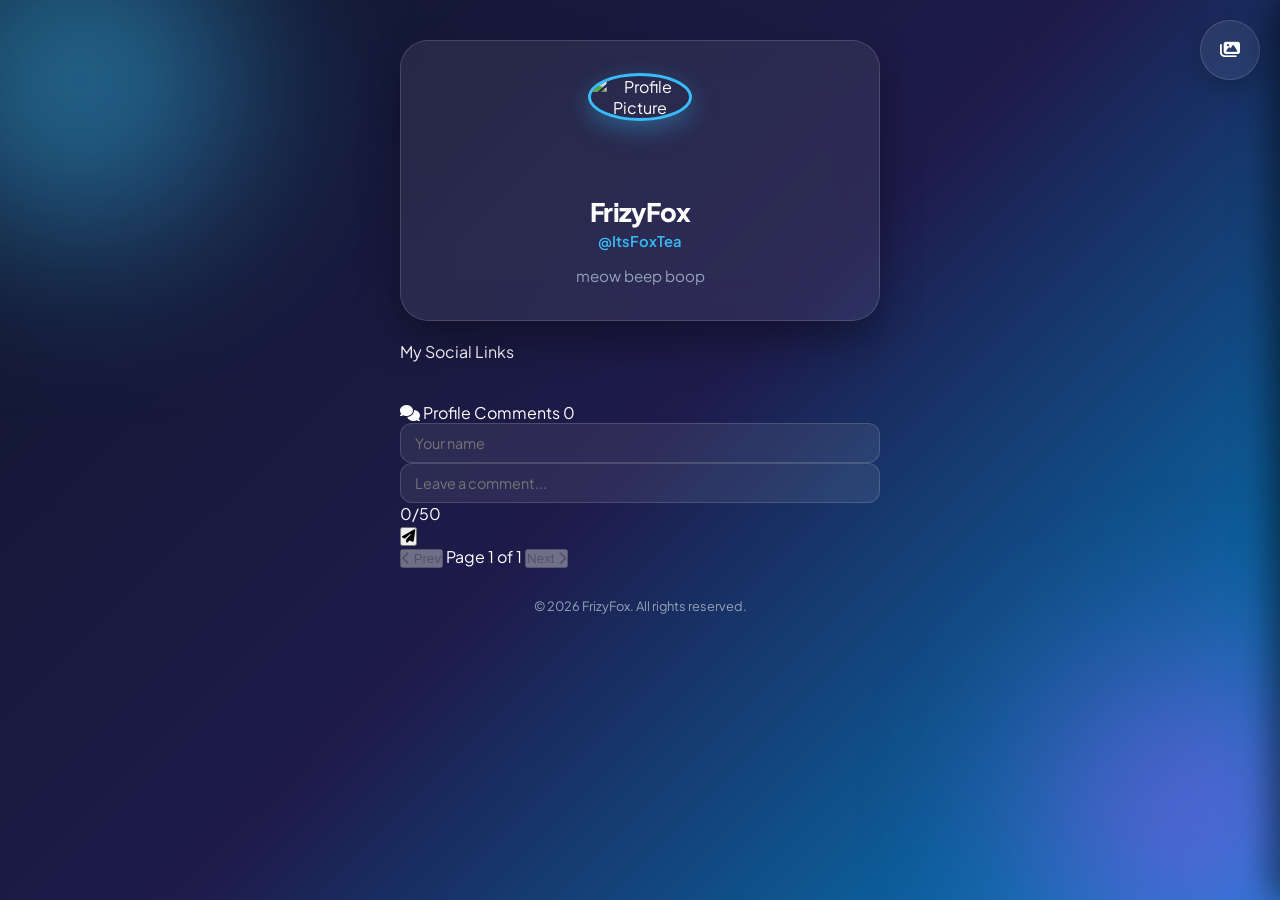
==== commit 1753a433: "Update index.html" ====
--- a/portfolio_web/index.html
+++ b/portfolio_web/index.html
@@ -1,426 +1,177 @@
 <!DOCTYPE html>
-<html lang="en" data-theme="dark">
+<html lang="en">
 <head>
   <meta charset="UTF-8">
   <meta name="viewport" content="width=device-width, initial-scale=1.0">
-  <title>Afrizal | Social Links & Portfolio</title>
+  <title>FrizyFox</title>
   
-  <!-- SEO & Open Graph Meta Tags -->
-  <meta name="description" content="Connect with Afrizal across all social media platforms, projects, and contact channels.">
-  <meta property="og:title" content="Afrizal | Social Links & Bio">
-  <meta property="og:description" content="Connect with me across all social platforms. Explore my links, projects, and socials.">
-  <meta property="og:type" content="website">
-  <meta name="theme-color" content="#030712">
-
+  <!-- Font Awesome Icons -->
+  <link rel="stylesheet" href="https://cdnjs.cloudflare.com/ajax/libs/font-awesome/6.4.0/css/all.min.css">
+  
   <!-- Google Fonts -->
   <link rel="preconnect" href="https://fonts.googleapis.com">
-  <link rel="preconnect" href="https://fonts.gstatic.com" crossorigin>
-  <link href="https://fonts.googleapis.com/css2?family=Plus+Jakarta+Sans:wght@400;500;600;700&display=swap" rel="stylesheet">
+  <link rel="preconnect" href="https://fonts.gstatic.com">
+  <link href="https://fonts.googleapis.com/css2?family=Plus+Jakarta+Sans:wght@400;500;600;700;800&display=swap" rel="stylesheet">
   
-  <!-- Stylesheet -->
-  <link rel="stylesheet" href="style.css">
+  <!-- External Stylesheet -->
+  <link rel="stylesheet" href="styles.css">
 </head>
-<body>
+<body data-theme="dark-glass">
 
-  <!-- Ambient Glow Effects -->
-  <div class="bg-glow-1"></div>
-  <div class="bg-glow-2"></div>
+  <!-- Floating Action Toolbar -->
+  <div class="toolbar">
+    <!-- Gallery Toggle Button -->
+    <button class="btn-icon" id="galleryToggleBtn" title="Toggle Gallery View">
+      <i class="fa-solid fa-images"></i>
+    </button>
+  </div>
 
-  <div class="container">
+  <!-- Main Card Container -->
+  <main class="container">
     
-    <!-- Top Action Bar (Share & Theme Toggle) -->
-    <header class="top-nav">
-      <button id="shareBtn" class="icon-btn" title="Share Profile" aria-label="Share Profile">
-        <svg fill="none" stroke="currentColor" viewBox="0 0 24 24">
-          <path stroke-linecap="round" stroke-linejoin="round" d="M7.217 10.907a2.25 2.25 0 100 2.186m0-2.186c.18.324.283.696.283 1.093s-.103.77-.283 1.093m0-2.186l9.566-5.314m-9.566 7.5l9.566 5.314m0 0a2.25 2.25 0 103.935 2.186 2.25 2.25 0 00-3.935-2.186zm0-12.814a2.25 2.25 0 103.933-2.185 2.25 2.25 0 00-3.933 2.185z"></path>
-        </svg>
-      </button>
+    <!-- Profile Header -->
+    <header class="profile-card">
+      <div class="avatar-container">
+        <img id="profileAvatar" src="images/FrizyFox.PNG" alt="Profile Picture" class="avatar">
+      </div>
 
-      <button id="themeToggleBtn" class="icon-btn" title="Toggle Light/Dark Theme" aria-label="Toggle Theme">
-        <!-- Sun Icon (shown in dark mode) -->
-        <svg id="themeIconSun" fill="none" stroke="currentColor" viewBox="0 0 24 24">
-          <circle cx="12" cy="12" r="5"></circle>
-          <path stroke-linecap="round" d="M12 1v2m0 18v2M4.22 4.22l1.42 1.42m12.72 12.72l1.42 1.42M1 12h2m18 0h2M4.22 19.78l1.42-1.42M18.36 5.64l1.42-1.42"></path>
-        </svg>
-        <!-- Moon Icon (hidden in dark mode) -->
-        <svg id="themeIconMoon" style="display:none;" fill="none" stroke="currentColor" viewBox="0 0 24 24">
-          <path stroke-linecap="round" stroke-linejoin="round" d="M21 12.79A9 9 0 1 1 11.21 3 7 7 0 0 0 21 12.79z"></path>
-        </svg>
-      </button>
+      <h1 class="profile-name" id="profileName">FrizyFox</h1>
+      <p class="profile-handle" id="profileHandle">@ItsFoxTea</p>
+      
+      <p class="profile-bio" id="profileBio"></p>
     </header>
 
-    <!-- Profile Header Section -->
-    <section class="profile-card">
-      <div class="avatar-wrapper">
-        <!-- Replace src with your image path or online photo url e.g. "https://github.com/yourusername.png" -->
-        <img id="profileAvatar" class="avatar" src="https://images.unsplash.com/photo-1534528741775-53994a69daeb?auto=format&fit=crop&w=400&q=80" alt="Profile Picture" onerror="this.style.display='none'; document.getElementById('avatarInitials').style.display='flex';">
-        <div id="avatarInitials" class="avatar-initials" style="display: none;">AF</div>
-        <span class="status-badge" title="Online / Open to collaborations"></span>
+    <!-- Hidden Image Gallery Section -->
+    <section class="gallery-card" id="galleryCard" style="display: none;">
+      <div class="gallery-header">
+        <i class="fa-solid fa-camera"></i>
+        <span>My sona art :3</span>
       </div>
-
-      <div class="profile-name-row">
-        <h1 class="profile-name" id="profileName">Afrizal</h1>
-        <!-- Verified Check Badge -->
-        <span class="verified-badge" title="Verified Profile">
-          <svg width="22" height="22" fill="currentColor" viewBox="0 0 24 24">
-            <path d="M12 2C6.48 2 2 6.48 2 12s4.48 10 10 10 10-4.48 10-10S17.52 2 12 2zm-1.2 14.2l-3.5-3.5 1.41-1.41 2.09 2.08 5.69-5.69 1.41 1.41-7.1 7.11z"/>
-          </svg>
-        </span>
-      </div>
-
-      <!-- Clickable Handle to Copy -->
-      <button class="handle-pill" id="handlePill" title="Click to copy username">
-        <svg fill="none" stroke="currentColor" viewBox="0 0 24 24">
-          <path stroke-linecap="round" stroke-linejoin="round" stroke-width="2" d="M16 12a4 4 0 10-8 0 4 4 0 008 0zm0 0v1.5a2.5 2.5 0 005 0V12a9 9 0 10-9 9m4.5-1.206a8.959 8.959 0 01-4.5 1.207"></path>
-        </svg>
-        <span id="handleText">@afrizal</span>
-      </button>
-
-      <p class="profile-bio" id="profileBio">
-        Creative developer & digital creator crafting modern web experiences, mobile apps, and open-source tools. Welcome to my social hub!
-      </p>
-
-      <!-- Category Tags -->
-      <div class="tags-row">
-        <span class="tag">💻 Web Developer</span>
-        <span class="tag">🎨 UI/UX Design</span>
-        <span class="tag">📸 Content Creator</span>
-        <span class="tag">☕ Coffee & Code</span>
+      <div class="gallery-grid" id="galleryGrid">
+        <!-- Add your images here -->
+        <div class="gallery-item">
+          <img src="image/gallery/one.jpeg" alt="Image Unavailable">
+        </div>
+        <div class="gallery-item">
+          <img src="image/gallery/two.jpg" alt="Image Unavailable">
+        </div>
+        <div class="gallery-item">
+          <img src="image/gallery/three.png" alt="Image Unavailable">
+        </div>
+        <div class="gallery-item">
+          <img src="image/gallery/four.jpg" alt="Image Unavailable">
+        </div>
+        <div class="gallery-item">
+          <img src="image/gallery/five.png" alt="Image Unavailable">
+        </div>
+        <div class="gallery-item">
+          <img src="" alt="More images coming soon!">
+        </div>
       </div>
     </section>
 
-    <!-- Quick Social Icons Strip -->
-    <nav class="quick-socials" aria-label="Primary Social Channels">
-      <!-- Instagram -->
-      <a href="https://instagram.com" target="_blank" rel="noopener noreferrer" class="quick-icon-btn" title="Instagram">
-        <svg viewBox="0 0 24 24">
-          <path d="M12 2.163c3.204 0 3.584.012 4.85.07 3.252.148 4.771 1.691 4.919 4.919.058 1.265.069 1.645.069 4.849 0 3.205-.012 3.584-.069 4.849-.149 3.225-1.664 4.771-4.919 4.919-1.266.058-1.644.07-4.85.07-3.204 0-3.584-.012-4.849-.07-3.26-.149-4.771-1.699-4.919-4.92-.058-1.265-.07-1.644-.07-4.849 0-3.204.013-3.583.07-4.849.149-3.227 1.664-4.771 4.919-4.919 1.266-.057 1.645-.069 4.849-.069zm0-2.163c-3.259 0-3.667.014-4.947.072-4.358.2-6.78 2.618-6.98 6.98-.059 1.281-.073 1.689-.073 4.948 0 3.259.014 3.668.072 4.948.2 4.358 2.618 6.78 6.98 6.98 1.281.058 1.689.072 4.948.072 3.259 0 3.668-.014 4.948-.072 4.354-.2 6.782-2.618 6.979-6.98.059-1.28.073-1.689.073-4.948 0-3.259-.014-3.667-.072-4.947-.196-4.354-2.617-6.78-6.979-6.98-1.281-.059-1.69-.073-4.949-.073zm0 5.838c-3.403 0-6.162 2.759-6.162 6.162s2.759 6.163 6.162 6.163 6.162-2.759 6.162-6.163c0-3.403-2.759-6.162-6.162-6.162zm0 10.162c-2.209 0-4-1.79-4-4 0-2.209 1.791-4 4-4s4 1.791 4 4c0 2.21-1.791 4-4 4zm6.406-11.845c-.796 0-1.441.645-1.441 1.44s.645 1.44 1.441 1.44c.795 0 1.439-.645 1.439-1.44s-.644-1.44-1.439-1.44z"/>
-        </svg>
-      </a>
+    <!-- Section Heading Above Links -->
+    <div class="section-heading" id="sectionHeading">My Social Links</div>
 
-      <!-- TikTok -->
-      <a href="https://tiktok.com" target="_blank" rel="noopener noreferrer" class="quick-icon-btn" title="TikTok">
-        <svg viewBox="0 0 24 24">
-          <path d="M12.525.02c1.31-.02 2.61-.01 3.91-.02.08 1.53.63 3.09 1.75 4.17 1.12 1.11 2.7 1.62 4.24 1.79v4.03c-1.44-.05-2.89-.35-4.2-.97-.57-.26-1.1-.59-1.62-.93-.01 2.92.01 5.84-.02 8.75-.08 1.4-.54 2.79-1.35 3.94-1.31 1.92-3.58 3.17-5.91 3.21-1.43.08-2.86-.31-4.08-1.03-2.02-1.19-3.44-3.37-3.65-5.71-.02-.5-.03-1-.01-1.49.18-1.9 1.12-3.72 2.58-4.96 1.66-1.44 3.98-2.13 6.15-1.72.02 1.48-.04 2.96-.04 4.44-.99-.32-2.15-.23-3.02.37-.63.41-1.11 1.04-1.36 1.75-.21.51-.24 1.07-.14 1.61.24 1.64 1.82 3.02 3.5 2.87 1.12-.01 2.19-.66 2.77-1.61.19-.33.4-.67.41-1.06.1-1.79.06-3.57.07-5.36.01-4.03-.01-8.05.02-12.07z"/>
-        </svg>
-      </a>
+    <!-- Social Links Stack -->
+    <section class="links-section" id="linksList">
+      <!-- Links injected dynamically via JS -->
+    </section>
 
-      <!-- YouTube -->
-      <a href="https://youtube.com" target="_blank" rel="noopener noreferrer" class="quick-icon-btn" title="YouTube">
-        <svg viewBox="0 0 24 24">
-          <path d="M23.498 6.186a3.016 3.016 0 0 0-2.122-2.136C19.505 3.545 12 3.545 12 3.545s-7.505 0-9.377.505A3.017 3.017 0 0 0 .502 6.186C0 8.07 0 12 0 12s0 3.93.502 5.814a3.016 3.016 0 0 0 2.122 2.136c1.871.505 9.376.505 9.376.505s7.505 0 9.377-.505a3.015 3.015 0 0 0 2.122-2.136C24 15.93 24 12 24 12s0-3.93-.502-5.814zM9.545 15.568V8.432L15.818 12l-6.273 3.568z"/>
-        </svg>
-      </a>
+    <!-- Profile Comments / Chatbox (Steam Style) -->
+    <section class="comments-card" id="commentsCard">
+      <div class="comments-header">
+        <div class="comments-title">
+          <i class="fa-solid fa-comments"></i>
+          <span>Profile Comments</span>
+          <span class="comment-count" id="commentCount">0</span>
+        </div>
+      </div>
 
-      <!-- X / Twitter -->
-      <a href="https://x.com" target="_blank" rel="noopener noreferrer" class="quick-icon-btn" title="X (Twitter)">
-        <svg viewBox="0 0 24 24">
-          <path d="M18.244 2.25h3.308l-7.227 8.26 8.502 11.24H16.17l-5.214-6.817L4.99 21.75H1.68l7.73-8.835L1.254 2.25H8.08l4.713 6.231zm-1.161 17.52h1.833L7.084 4.126H5.117z"/>
-        </svg>
-      </a>
+      <!-- Comment Form -->
+      <form id="commentForm" class="comment-form">
+          <input type="text" id="commentAuthor" class="form-input" placeholder="Your name">
+        </div>
+        <div class="comment-input-row">
+          <div class="input-with-counter flex-grow">
+            <input type="text" id="commentText" class="form-input" placeholder="Leave a comment..." required maxlength="50">
+            <span class="char-count" id="textCounter">0/50</span>
+          </div>
+          <button type="submit" class="btn-comment-submit" title="Post Comment">
+            <i class="fa-solid fa-paper-plane"></i>
+          </button>
+        </div>
+      </form>
 
-      <!-- GitHub -->
-      <a href="https://github.com" target="_blank" rel="noopener noreferrer" class="quick-icon-btn" title="GitHub">
-        <svg viewBox="0 0 24 24">
-          <path d="M12 0C5.37 0 0 5.37 0 12c0 5.31 3.435 9.795 8.205 11.385.6.105.825-.255.825-.57 0-.285-.015-1.23-.015-2.235-3.015.555-3.795-.735-4.035-1.41-.135-.345-.72-1.41-1.23-1.695-.42-.225-1.02-.78-.015-.795.945-.015 1.62.87 1.845 1.23 1.08 1.815 2.805 1.305 3.495.99.105-.78.42-1.305.765-1.605-2.67-.3-5.46-1.335-5.46-5.925 0-1.305.465-2.385 1.23-3.225-.12-.3-.54-1.53.12-3.18 0 0 1.005-.315 3.3 1.23.96-.27 1.98-.405 3-.405s2.04.135 3 .405c2.295-1.56 3.3-1.23 3.3-1.23.66 1.65.24 2.88.12 3.18.765.84 1.23 1.905 1.23 3.225 0 4.605-2.805 5.625-5.475 5.925.435.375.81 1.095.81 2.22 0 1.605-.015 2.895-.015 3.3 0 .315.225.69.825.57A12.02 12.02 0 0024 12c0-6.63-5.37-12-12-12z"/>
-        </svg>
-      </a>
+      <!-- Comments List -->
+      <div class="comments-list" id="commentsList">
+        <!-- Comments loaded via JavaScript -->
+      </div>
 
-      <!-- LinkedIn -->
-      <a href="https://linkedin.com" target="_blank" rel="noopener noreferrer" class="quick-icon-btn" title="LinkedIn">
-        <svg viewBox="0 0 24 24">
-          <path d="M19 0h-14c-2.761 0-5 2.239-5 5v14c0 2.761 2.239 5 5 5h14c2.762 0 5-2.239 5-5v-14c0-2.761-2.238-5-5-5zm-11 19h-3v-11h3v11zm-1.5-12.268c-.966 0-1.75-.79-1.75-1.764s.784-1.764 1.75-1.764 1.75.79 1.75 1.764-.783 1.764-1.75 1.764zm13.5 12.268h-3v-5.604c0-3.368-4-3.113-4 0v5.604h-3v-11h3v1.765c1.396-2.586 7-2.777 7 2.476v6.759z"/>
-        </svg>
-      </a>
-    </nav>
-
-    <!-- Highlight / Featured Widget -->
-    <div class="widget-card">
-      <div class="widget-thumb">
-        <svg width="26" height="26" fill="currentColor" viewBox="0 0 24 24">
-          <path d="M12 3v10.55c-.59-.34-1.27-.55-2-.55-2.21 0-4 1.79-4 4s1.79 4 4 4 4-1.79 4-4V7h4V3h-6z"/>
-        </svg>
+      <!-- Pagination Controls -->
+      <div class="pagination-container" id="paginationControls">
+        <button type="button" class="btn-pagination" id="prevPageBtn" disabled>
+          <i class="fa-solid fa-chevron-left"></i> Prev
+        </button>
+        <span class="page-indicator" id="pageIndicator">Page 1 of 1</span>
+        <button type="button" class="btn-pagination" id="nextPageBtn" disabled>
+          Next <i class="fa-solid fa-chevron-right"></i>
+        </button>
       </div>
-      <div class="widget-info">
-        <div class="widget-tag">
-          <span class="widget-tag-dot"></span> Current Favorite Vibe
-        </div>
-        <div class="widget-title">Midnight Coding Chill & Lo-Fi</div>
-        <div class="widget-subtitle">Curated playlist on Spotify</div>
-      </div>
-      <a href="https://spotify.com" target="_blank" rel="noopener noreferrer" class="widget-action">Listen</a>
-    </div>
-
-    <!-- Main Social & Links Cards List -->
-    <main>
-      <div class="section-title">My Social Channels</div>
-      
-      <div class="links-list" id="linksContainer">
-
-        <!-- 1. Instagram Card -->
-        <a href="https://instagram.com" target="_blank" rel="noopener noreferrer" class="link-card card-instagram">
-          <div class="link-left">
-            <div class="link-icon-box">
-              <svg viewBox="0 0 24 24">
-                <path d="M12 2.163c3.204 0 3.584.012 4.85.07 3.252.148 4.771 1.691 4.919 4.919.058 1.265.069 1.645.069 4.849 0 3.205-.012 3.584-.069 4.849-.149 3.225-1.664 4.771-4.919 4.919-1.266.058-1.644.07-4.85.07-3.204 0-3.584-.012-4.849-.07-3.26-.149-4.771-1.699-4.919-4.92-.058-1.265-.07-1.644-.07-4.849 0-3.204.013-3.583.07-4.849.149-3.227 1.664-4.771 4.919-4.919 1.266-.057 1.645-.069 4.849-.069zm0-2.163c-3.259 0-3.667.014-4.947.072-4.358.2-6.78 2.618-6.98 6.98-.059 1.281-.073 1.689-.073 4.948 0 3.259.014 3.668.072 4.948.2 4.358 2.618 6.78 6.98 6.98 1.281.058 1.689.072 4.948.072 3.259 0 3.668-.014 4.948-.072 4.354-.2 6.782-2.618 6.979-6.98.059-1.28.073-1.689.073-4.948 0-3.259-.014-3.667-.072-4.947-.196-4.354-2.617-6.78-6.979-6.98-1.281-.059-1.69-.073-4.949-.073zm0 5.838c-3.403 0-6.162 2.759-6.162 6.162s2.759 6.163 6.162 6.163 6.162-2.759 6.162-6.163c0-3.403-2.759-6.162-6.162-6.162zm0 10.162c-2.209 0-4-1.79-4-4 0-2.209 1.791-4 4-4s4 1.791 4 4c0 2.21-1.791 4-4 4zm6.406-11.845c-.796 0-1.441.645-1.441 1.44s.645 1.44 1.441 1.44c.795 0 1.439-.645 1.439-1.44s-.644-1.44-1.439-1.44z"/>
-              </svg>
-            </div>
-            <div class="link-details">
-              <div class="link-title">Instagram <span class="link-badge">Daily</span></div>
-              <div class="link-desc">Photos, stories, and behind the scenes</div>
-            </div>
-          </div>
-          <div class="link-right">
-            <svg fill="none" stroke="currentColor" viewBox="0 0 24 24"><path stroke-linecap="round" stroke-linejoin="round" d="M9 5l7 7-7 7"></path></svg>
-          </div>
-        </a>
-
-        <!-- 2. TikTok Card -->
-        <a href="https://tiktok.com" target="_blank" rel="noopener noreferrer" class="link-card card-tiktok">
-          <div class="link-left">
-            <div class="link-icon-box">
-              <svg viewBox="0 0 24 24">
-                <path d="M12.525.02c1.31-.02 2.61-.01 3.91-.02.08 1.53.63 3.09 1.75 4.17 1.12 1.11 2.7 1.62 4.24 1.79v4.03c-1.44-.05-2.89-.35-4.2-.97-.57-.26-1.1-.59-1.62-.93-.01 2.92.01 5.84-.02 8.75-.08 1.4-.54 2.79-1.35 3.94-1.31 1.92-3.58 3.17-5.91 3.21-1.43.08-2.86-.31-4.08-1.03-2.02-1.19-3.44-3.37-3.65-5.71-.02-.5-.03-1-.01-1.49.18-1.9 1.12-3.72 2.58-4.96 1.66-1.44 3.98-2.13 6.15-1.72.02 1.48-.04 2.96-.04 4.44-.99-.32-2.15-.23-3.02.37-.63.41-1.11 1.04-1.36 1.75-.21.51-.24 1.07-.14 1.61.24 1.64 1.82 3.02 3.5 2.87 1.12-.01 2.19-.66 2.77-1.61.19-.33.4-.67.41-1.06.1-1.79.06-3.57.07-5.36.01-4.03-.01-8.05.02-12.07z"/>
-              </svg>
-            </div>
-            <div class="link-details">
-              <div class="link-title">TikTok <span class="link-badge">Trending</span></div>
-              <div class="link-desc">Short coding tutorials & tech comedy clips</div>
-            </div>
-          </div>
-          <div class="link-right">
-            <svg fill="none" stroke="currentColor" viewBox="0 0 24 24"><path stroke-linecap="round" stroke-linejoin="round" d="M9 5l7 7-7 7"></path></svg>
-          </div>
-        </a>
-
-        <!-- 3. YouTube Card -->
-        <a href="https://youtube.com" target="_blank" rel="noopener noreferrer" class="link-card card-youtube">
-          <div class="link-left">
-            <div class="link-icon-box">
-              <svg viewBox="0 0 24 24">
-                <path d="M23.498 6.186a3.016 3.016 0 0 0-2.122-2.136C19.505 3.545 12 3.545 12 3.545s-7.505 0-9.377.505A3.017 3.017 0 0 0 .502 6.186C0 8.07 0 12 0 12s0 3.93.502 5.814a3.016 3.016 0 0 0 2.122 2.136c1.871.505 9.376.505 9.376.505s7.505 0 9.377-.505a3.015 3.015 0 0 0 2.122-2.136C24 15.93 24 12 24 12s0-3.93-.502-5.814zM9.545 15.568V8.432L15.818 12l-6.273 3.568z"/>
-              </svg>
-            </div>
-            <div class="link-details">
-              <div class="link-title">YouTube Channel</div>
-              <div class="link-desc">In-depth development videos & setup tours</div>
-            </div>
-          </div>
-          <div class="link-right">
-            <svg fill="none" stroke="currentColor" viewBox="0 0 24 24"><path stroke-linecap="round" stroke-linejoin="round" d="M9 5l7 7-7 7"></path></svg>
-          </div>
-        </a>
-
-        <!-- 4. X (Twitter) Card -->
-        <a href="https://x.com" target="_blank" rel="noopener noreferrer" class="link-card card-twitter">
-          <div class="link-left">
-            <div class="link-icon-box">
-              <svg viewBox="0 0 24 24">
-                <path d="M18.244 2.25h3.308l-7.227 8.26 8.502 11.24H16.17l-5.214-6.817L4.99 21.75H1.68l7.73-8.835L1.254 2.25H8.08l4.713 6.231zm-1.161 17.52h1.833L7.084 4.126H5.117z"/>
-              </svg>
-            </div>
-            <div class="link-details">
-              <div class="link-title">X (Twitter)</div>
-              <div class="link-desc">Tech thoughts, updates, and discussions</div>
-            </div>
-          </div>
-          <div class="link-right">
-            <svg fill="none" stroke="currentColor" viewBox="0 0 24 24"><path stroke-linecap="round" stroke-linejoin="round" d="M9 5l7 7-7 7"></path></svg>
-          </div>
-        </a>
-
-        <!-- 5. GitHub Card -->
-        <a href="https://github.com" target="_blank" rel="noopener noreferrer" class="link-card card-github">
-          <div class="link-left">
-            <div class="link-icon-box">
-              <svg viewBox="0 0 24 24">
-                <path d="M12 0C5.37 0 0 5.37 0 12c0 5.31 3.435 9.795 8.205 11.385.6.105.825-.255.825-.57 0-.285-.015-1.23-.015-2.235-3.015.555-3.795-.735-4.035-1.41-.135-.345-.72-1.41-1.23-1.695-.42-.225-1.02-.78-.015-.795.945-.015 1.62.87 1.845 1.23 1.08 1.815 2.805 1.305 3.495.99.105-.78.42-1.305.765-1.605-2.67-.3-5.46-1.335-5.46-5.925 0-1.305.465-2.385 1.23-3.225-.12-.3-.54-1.53.12-3.18 0 0 1.005-.315 3.3 1.23.96-.27 1.98-.405 3-.405s2.04.135 3 .405c2.295-1.56 3.3-1.23 3.3-1.23.66 1.65.24 2.88.12 3.18.765.84 1.23 1.905 1.23 3.225 0 4.605-2.805 5.625-5.475 5.925.435.375.81 1.095.81 2.22 0 1.605-.015 2.895-.015 3.3 0 .315.225.69.825.57A12.02 12.02 0 0024 12c0-6.63-5.37-12-12-12z"/>
-              </svg>
-            </div>
-            <div class="link-details">
-              <div class="link-title">GitHub Portfolio</div>
-              <div class="link-desc">Open-source code, projects & scripts</div>
-            </div>
-          </div>
-          <div class="link-right">
-            <svg fill="none" stroke="currentColor" viewBox="0 0 24 24"><path stroke-linecap="round" stroke-linejoin="round" d="M9 5l7 7-7 7"></path></svg>
-          </div>
-        </a>
-
-        <!-- 6. LinkedIn Card -->
-        <a href="https://linkedin.com" target="_blank" rel="noopener noreferrer" class="link-card card-linkedin">
-          <div class="link-left">
-            <div class="link-icon-box">
-              <svg viewBox="0 0 24 24">
-                <path d="M19 0h-14c-2.761 0-5 2.239-5 5v14c0 2.761 2.239 5 5 5h14c2.762 0 5-2.239 5-5v-14c0-2.761-2.238-5-5-5zm-11 19h-3v-11h3v11zm-1.5-12.268c-.966 0-1.75-.79-1.75-1.764s.784-1.764 1.75-1.764 1.75.79 1.75 1.764-.783 1.764-1.75 1.764zm13.5 12.268h-3v-5.604c0-3.368-4-3.113-4 0v5.604h-3v-11h3v1.765c1.396-2.586 7-2.777 7 2.476v6.759z"/>
-              </svg>
-            </div>
-            <div class="link-details">
-              <div class="link-title">LinkedIn</div>
-              <div class="link-desc">Work experience, career milestones & resume</div>
-            </div>
-          </div>
-          <div class="link-right">
-            <svg fill="none" stroke="currentColor" viewBox="0 0 24 24"><path stroke-linecap="round" stroke-linejoin="round" d="M9 5l7 7-7 7"></path></svg>
-          </div>
-        </a>
-
-        <!-- 7. Discord Community Card -->
-        <a href="https://discord.com" target="_blank" rel="noopener noreferrer" class="link-card card-discord">
-          <div class="link-left">
-            <div class="link-icon-box">
-              <svg viewBox="0 0 24 24">
-                <path d="M20.317 4.37a19.791 19.791 0 0 0-4.885-1.515.074.074 0 0 0-.079.037c-.21.375-.444.864-.608 1.25a18.27 18.27 0 0 0-5.487 0 12.64 12.64 0 0 0-.617-1.25.077.077 0 0 0-.079-.037A19.736 19.736 0 0 0 3.677 4.37a.07.07 0 0 0-.032.027C.533 9.046-.32 13.58.099 18.057a.082.082 0 0 0 .031.057 19.9 19.9 0 0 0 5.993 3.03.078.078 0 0 0 .084-.028c.462-.63.874-1.295 1.226-1.994.021-.041.001-.09-.041-.106a13.107 13.107 0 0 1-1.872-.892.077.077 0 0 1-.008-.128 10.2 10.2 0 0 0 .372-.292.074.074 0 0 1 .077-.01c3.929 1.793 8.18 1.793 12.061 0a.074.074 0 0 1 .078.01c.12.098.246.198.373.292a.077.077 0 0 1-.006.127 12.299 12.299 0 0 1-1.873.894.077.077 0 0 0-.041.107c.36.698.772 1.362 1.225 1.993a.076.076 0 0 0 .084.028 19.839 19.839 0 0 0 6.002-3.03.077.077 0 0 0 .032-.054c.5-5.177-.838-9.674-3.549-13.66a.061.061 0 0 0-.031-.028zM8.02 15.33c-1.183 0-2.157-1.085-2.157-2.419 0-1.333.956-2.419 2.157-2.419 1.21 0 2.176 1.096 2.157 2.42 0 1.333-.956 2.418-2.157 2.418zm7.975 0c-1.183 0-2.157-1.085-2.157-2.419 0-1.333.955-2.419 2.157-2.419 1.21 0 2.176 1.096 2.157 2.42 0 1.333-.946 2.418-2.157 2.418z"/>
-              </svg>
-            </div>
-            <div class="link-details">
-              <div class="link-title">Discord Server</div>
-              <div class="link-desc">Join 1,000+ creators & coders chatting daily</div>
-            </div>
-          </div>
-          <div class="link-right">
-            <svg fill="none" stroke="currentColor" viewBox="0 0 24 24"><path stroke-linecap="round" stroke-linejoin="round" d="M9 5l7 7-7 7"></path></svg>
-          </div>
-        </a>
-
-        <!-- 8. Spotify Card -->
-        <a href="https://spotify.com" target="_blank" rel="noopener noreferrer" class="link-card card-spotify">
-          <div class="link-left">
-            <div class="link-icon-box">
-              <svg viewBox="0 0 24 24">
-                <path d="M12 0C5.373 0 0 5.373 0 12s5.373 12 12 12 12-5.373 12-12S18.627 0 12 0zm5.508 17.303c-.217.355-.678.47-1.033.253-2.828-1.728-6.388-2.119-10.583-1.16-.406.092-.81-.161-.903-.566-.093-.406.161-.81.567-.903 4.59-1.05 8.527-.604 11.7 1.343.354.217.47.678.252 1.033zm1.47-3.268c-.273.444-.857.587-1.301.314-3.237-1.99-8.172-2.566-12.001-1.402-.499.151-1.026-.135-1.178-.633-.151-.499.136-1.026.634-1.178 4.385-1.331 9.813-.685 13.532 1.603.444.273.587.857.314 1.298zm.126-3.41c-3.882-2.306-10.288-2.518-13.99-1.393-.595.181-1.226-.156-1.407-.751-.181-.595.156-1.226.751-1.407 4.254-1.291 11.319-1.045 15.792 1.611.534.317.708 1.011.391 1.545-.317.534-1.011.708-1.537.395z"/>
-              </svg>
-            </div>
-            <div class="link-details">
-              <div class="link-title">Spotify</div>
-              <div class="link-desc">My playlists, top tracks & podcast appearances</div>
-            </div>
-          </div>
-          <div class="link-right">
-            <svg fill="none" stroke="currentColor" viewBox="0 0 24 24"><path stroke-linecap="round" stroke-linejoin="round" d="M9 5l7 7-7 7"></path></svg>
-          </div>
-        </a>
-
-        <!-- 9. Twitch Card -->
-        <a href="https://twitch.tv" target="_blank" rel="noopener noreferrer" class="link-card card-twitch">
-          <div class="link-left">
-            <div class="link-icon-box">
-              <svg viewBox="0 0 24 24">
-                <path d="M11.571 4.714h1.715v5.143H11.57zm4.715 0H18v5.143h-1.714zM6 0L1.714 4.286v15.428h5.143V24l4.286-4.286h3.428L22.286 12V0zm14.571 11.143l-3.428 3.428h-3.429l-3 3v-3H6.857V1.714h13.714Z"/>
-              </svg>
-            </div>
-            <div class="link-details">
-              <div class="link-title">Twitch Streams</div>
-              <div class="link-desc">Live coding sessions, chill gaming & AMA</div>
-            </div>
-          </div>
-          <div class="link-right">
-            <svg fill="none" stroke="currentColor" viewBox="0 0 24 24"><path stroke-linecap="round" stroke-linejoin="round" d="M9 5l7 7-7 7"></path></svg>
-          </div>
-        </a>
-
-        <!-- 10. Telegram Card -->
-        <a href="https://t.me" target="_blank" rel="noopener noreferrer" class="link-card card-telegram">
-          <div class="link-left">
-            <div class="link-icon-box">
-              <svg viewBox="0 0 24 24">
-                <path d="M12 0C5.373 0 0 5.373 0 12s5.373 12 12 12 12-5.373 12-12S18.627 0 12 0zm5.894 8.221l-1.97 9.28c-.145.658-.537.818-1.084.508l-3-2.21-1.446 1.394c-.16.16-.295.295-.605.295l.213-3.053 5.56-5.023c.242-.213-.054-.333-.373-.121l-6.871 4.326-2.962-.924c-.643-.204-.657-.643.136-.953l11.57-4.461c.537-.196 1.006.128.832.942z"/>
-              </svg>
-            </div>
-            <div class="link-details">
-              <div class="link-title">Telegram Channel</div>
-              <div class="link-desc">Direct news, announcements & instant drops</div>
-            </div>
-          </div>
-          <div class="link-right">
-            <svg fill="none" stroke="currentColor" viewBox="0 0 24 24"><path stroke-linecap="round" stroke-linejoin="round" d="M9 5l7 7-7 7"></path></svg>
-          </div>
-        </a>
-
-        <!-- 11. Official Website / Portfolio -->
-        <a href="#" target="_blank" rel="noopener noreferrer" class="link-card card-website">
-          <div class="link-left">
-            <div class="link-icon-box">
-              <svg viewBox="0 0 24 24">
-                <path d="M12 0a12 12 0 100 24 12 12 0 000-24zm7.93 11h-4.06a16.7 16.7 0 00-1.38-6.14A10.02 10.02 0 0119.93 11zM12 2.05c1.47 1.93 2.5 4.38 2.87 6.95H9.13C9.5 6.43 10.53 3.98 12 2.05zm-4.49 2.81A16.7 16.7 0 006.13 11H2.07a10.02 10.02 0 015.44-6.14zM2.07 13h4.06c.27 2.22.75 4.33 1.38 6.14A10.02 10.02 0 012.07 13zm7.06 0h5.74c-.37 2.57-1.4 5.02-2.87 6.95-1.47-1.93-2.5-4.38-2.87-6.95zm5.38 6.14c.63-1.81 1.11-3.92 1.38-6.14h4.06a10.02 10.02 0 01-5.44 6.14z"/>
-              </svg>
-            </div>
-            <div class="link-details">
-              <div class="link-title">Personal Portfolio & Blog</div>
-              <div class="link-desc">Full case studies, articles, and interactive demos</div>
-            </div>
-          </div>
-          <div class="link-right">
-            <svg fill="none" stroke="currentColor" viewBox="0 0 24 24"><path stroke-linecap="round" stroke-linejoin="round" d="M9 5l7 7-7 7"></path></svg>
-          </div>
-        </a>
-
-        <!-- 12. Direct Email / Inquiries -->
-        <a href="mailto:hello@example.com" class="link-card card-email">
-          <div class="link-left">
-            <div class="link-icon-box">
-              <svg viewBox="0 0 24 24">
-                <path d="M20 4H4c-1.1 0-1.99.9-1.99 2L2 18c0 1.1.9 2 2 2h16c1.1 0 2-.9 2-2V6c0-1.1-.9-2-2-2zm0 4l-8 5-8-5V6l8 5 8-5v2z"/>
-              </svg>
-            </div>
-            <div class="link-details">
-              <div class="link-title">Get in Touch <span class="link-badge">Contact</span></div>
-              <div class="link-desc">hello@example.com • Inquiries & collabs</div>
-            </div>
-          </div>
-          <div class="link-right">
-            <svg fill="none" stroke="currentColor" viewBox="0 0 24 24"><path stroke-linecap="round" stroke-linejoin="round" d="M9 5l7 7-7 7"></path></svg>
-          </div>
-        </a>
-
-      </div>
-    </main>
+    </section>
 
     <!-- Footer -->
-    <footer>
-      <a href="#" class="footer-badge" id="footerBadge">
-        <svg width="14" height="14" fill="none" stroke="currentColor" viewBox="0 0 24 24">
-          <path stroke-linecap="round" stroke-linejoin="round" stroke-width="2" d="M13.828 10.172a4 4 0 00-5.656 0l-4 4a4 4 0 105.656 5.656l1.102-1.101m-.758-4.899a4 4 0 005.656 0l4-4a4 4 0 00-5.656-5.656l-1.1 1.1"></path>
-        </svg>
-        <span>Afrizal's Link Hub</span>
-      </a>
-      <p>&copy; 2026 Afrizal • All links in one place</p>
+    <footer class="profile-footer">
+      <p>© <span id="year"></span> <span id="footerName">FrizyFox</span>. All rights reserved.</p>
     </footer>
 
-  </div>
+  </main>
 
-  <!-- Share Modal Dialog -->
-  <div class="modal-overlay" id="shareModal" aria-hidden="true" role="dialog">
-    <div class="modal-box">
-      <button class="modal-close-btn" id="closeModalBtn" aria-label="Close dialog">
-        <svg width="20" height="20" fill="none" stroke="currentColor" viewBox="0 0 24 24">
-          <path stroke-linecap="round" stroke-linejoin="round" stroke-width="2" d="M6 18L18 6M6 6l12 12"></path>
-        </svg>
-      </button>
+  <!-- Live Customizer Drawer Modal -->
+  <div class="drawer-overlay" id="drawerOverlay"></div>
+  <aside class="drawer" id="customizerDrawer">
+    <div class="drawer-header">
+      <h3><i class="fa-solid fa-pen-to-square"></i> Customize Profile</h3>
+      <button class="close-btn" id="closeDrawerBtn"><i class="fa-solid fa-xmark"></i></button>
+    </div>
+  </aside>
 
-      <h3 class="modal-title">Share Profile</h3>
-      <p class="modal-desc">Scan the QR code or copy the link below to share this bio site.</p>
+  <!-- Toast Notification Container -->
+  <div class="toast" id="toast">Link copied to clipboard!</div>
 
-      <div class="qr-code-wrapper" id="qrContainer">
-        <!-- SVG QR Code rendered dynamically by JS -->
-      </div>
+  <!-- Firebase App & Firestore SDKs (v10 modular loaded via type="module") -->
+  <script type="module">
+    import { initializeApp } from "https://www.gstatic.com/firebasejs/10.8.0/firebase-app.js";
+    import { 
+      getFirestore, 
+      collection, 
+      addDoc, 
+      query, 
+      orderBy, 
+      onSnapshot, 
+      serverTimestamp 
+    } from "https://www.gstatic.com/firebasejs/10.8.0/firebase-firestore.js";
 
-      <div class="copy-input-row">
-        <input type="text" id="shareUrlInput" class="copy-url-input" readonly value="">
-        <button id="copyShareBtn" class="copy-btn">Copy</button>
-      </div>
-    </div>
-  </div>
+    const firebaseConfig = {
+      apiKey: "AIzaSyD4ruS-Alvgv-6JIGwx1wLJCXSQRi68FzM",
+      authDomain: "my-website-yippe.firebaseapp.com",
+      projectId: "my-website-yippe",
+      storageBucket: "my-website-yippe.firebasestorage.app",
+      messagingSenderId: "152472063406",
+      appId: "1:152472063406:web:a02f95f33f3ce525424c3f",
+      measurementId: "G-JCYM7557B8"
+    };
 
-  <!-- Toast Alert -->
-  <div class="toast" id="toast">
-    <svg width="18" height="18" fill="none" stroke="#10b981" viewBox="0 0 24 24">
-      <path stroke-linecap="round" stroke-linejoin="round" stroke-width="2" d="M5 13l4 4L19 7"></path>
-    </svg>
-    <span id="toastMsg">Link copied to clipboard!</span>
-  </div>
+    // Initialize Firebase & Firestore
+    const app = initializeApp(firebaseConfig);
+    const db = getFirestore(app);
 
-  <!-- Scripts -->
+    // Make Firestore functions accessible to script.js
+    window.db = db;
+    window.firebaseFS = { collection, addDoc, query, orderBy, onSnapshot, serverTimestamp };
+  </script>
+
+  <!-- External Script File -->
   <script src="script.js"></script>
 </body>
 </html>
--- a/portfolio_web/styles.css
+++ b/portfolio_web/styles.css
@@ -0,0 +1,746 @@
+/* ==========================================================================
+   CSS Variables & Themes
+   ========================================================================== */
+:root {
+  --font-family: 'Plus Jakarta Sans', -apple-system, BlinkMacSystemFont, sans-serif;
+  --bg-gradient: linear-gradient(135deg, #0f172a 0%, #1e1b4b 50%, #0284c7 100%);
+  --card-bg: rgba(255, 255, 255, 0.07);
+  --card-border: rgba(255, 255, 255, 0.15);
+  --link-bg: rgba(255, 255, 255, 0.1);
+  --link-hover-bg: rgba(255, 255, 255, 0.22);
+  --link-border: rgba(255, 255, 255, 0.18);
+  --text-main: #ffffff;
+  --text-muted: #94a3b8;
+  --accent: #38bdf8;
+  --accent-glow: rgba(56, 189, 248, 0.35);
+  --shadow: 0 20px 40px rgba(0, 0, 0, 0.35);
+  --radius-card: 28px;
+  --radius-btn: 16px;
+  --drawer-bg: rgba(15, 23, 42, 0.95);
+  --input-bg: rgba(255, 255, 255, 0.08);
+}
+
+/* Midnight Purple Theme */
+[data-theme="midnight-purple"] {
+  --bg-gradient: linear-gradient(135deg, #180d2b 0%, #2e1065 50%, #7e22ce 100%);
+  --card-bg: rgba(255, 255, 255, 0.06);
+  --card-border: rgba(216, 180, 254, 0.2);
+  --link-bg: rgba(255, 255, 255, 0.09);
+  --link-hover-bg: rgba(233, 213, 255, 0.25);
+  --link-border: rgba(216, 180, 254, 0.25);
+  --text-main: #ffffff;
+  --text-muted: #c084fc;
+  --accent: #c084fc;
+  --accent-glow: rgba(192, 132, 252, 0.4);
+  --drawer-bg: rgba(24, 13, 43, 0.96);
+}
+
+/* Sunset Glow Theme */
+[data-theme="sunset-glow"] {
+  --bg-gradient: linear-gradient(135deg, #2a0813 0%, #7c2d12 50%, #c2410c 100%);
+  --card-bg: rgba(255, 255, 255, 0.08);
+  --card-border: rgba(253, 186, 116, 0.25);
+  --link-bg: rgba(255, 255, 255, 0.12);
+  --link-hover-bg: rgba(253, 186, 116, 0.3);
+  --link-border: rgba(253, 186, 116, 0.25);
+  --text-main: #ffffff;
+  --text-muted: #fdba74;
+  --accent: #fb923c;
+  --accent-glow: rgba(251, 146, 60, 0.4);
+  --drawer-bg: rgba(42, 8, 19, 0.96);
+}
+
+/* Cyberpunk Theme */
+[data-theme="cyberpunk"] {
+  --bg-gradient: linear-gradient(135deg, #09090b 0%, #111827 50%, #064e3b 100%);
+  --card-bg: rgba(6, 182, 212, 0.05);
+  --card-border: rgba(6, 182, 212, 0.4);
+  --link-bg: rgba(15, 23, 42, 0.7);
+  --link-hover-bg: rgba(6, 182, 212, 0.25);
+  --link-border: rgba(6, 182, 212, 0.5);
+  --text-main: #f4f4f5;
+  --text-muted: #22d3ee;
+  --accent: #22d3ee;
+  --accent-glow: rgba(34, 211, 238, 0.5);
+  --drawer-bg: rgba(9, 9, 11, 0.97);
+}
+
+/* Minimal Light Theme */
+[data-theme="minimal-light"] {
+  --bg-gradient: linear-gradient(135deg, #f8fafc 0%, #e2e8f0 100%);
+  --card-bg: rgba(255, 255, 255, 0.75);
+  --card-border: rgba(203, 213, 225, 0.8);
+  --link-bg: rgba(255, 255, 255, 0.9);
+  --link-hover-bg: #ffffff;
+  --link-border: rgba(203, 213, 225, 0.8);
+  --text-main: #0f172a;
+  --text-muted: #64748b;
+  --accent: #0284c7;
+  --accent-glow: rgba(2, 132, 199, 0.2);
+  --shadow: 0 20px 40px rgba(0, 0, 0, 0.08);
+  --drawer-bg: rgba(255, 255, 255, 0.97);
+  --input-bg: rgba(0, 0, 0, 0.04);
+}
+
+/* Reset & Base Styles */
+* {
+  box-sizing: border-box;
+  margin: 0;
+  padding: 0;
+  transition: background-color 0.3s ease, border-color 0.3s ease, color 0.3s ease, transform 0.2s cubic-bezier(0.34, 1.56, 0.64, 1);
+}
+
+body {
+  font-family: var(--font-family);
+  background: var(--bg-gradient);
+  background-attachment: fixed;
+  color: var(--text-main);
+  min-height: 100vh;
+  display: flex;
+  justify-content: center;
+  align-items: flex-start;
+  padding: 40px 16px 80px;
+  overflow-x: hidden;
+  position: relative;
+}
+
+/* Ambient Background Blobs */
+body::before,
+body::after {
+  content: '';
+  position: fixed;
+  width: 320px;
+  height: 320px;
+  border-radius: 50%;
+  filter: blur(90px);
+  z-index: -1;
+  pointer-events: none;
+  opacity: 0.5;
+}
+body::before {
+  top: -80px;
+  left: -80px;
+  background: var(--accent);
+}
+body::after {
+  bottom: -80px;
+  right: -80px;
+  background: #a855f7;
+}
+
+/* Floating Action Toolbar */
+.toolbar {
+  position: fixed;
+  top: 20px;
+  right: 20px;
+  display: flex;
+  gap: 10px;
+  z-index: 100;
+  background: var(--card-bg);
+  backdrop-filter: blur(16px);
+  -webkit-backdrop-filter: blur(16px);
+  padding: 8px;
+  border-radius: 40px;
+  border: 1px solid var(--card-border);
+  box-shadow: 0 10px 25px rgba(0,0,0,0.2);
+}
+
+.btn-icon {
+  width: 42px;
+  height: 42px;
+  border-radius: 50%;
+  border: none;
+  background: transparent;
+  color: var(--text-main);
+  font-size: 1.1rem;
+  cursor: pointer;
+  display: flex;
+  align-items: center;
+  justify-content: center;
+}
+
+.btn-icon:hover {
+  background: var(--link-hover-bg);
+  transform: scale(1.08);
+}
+
+/* Theme Quick Popover */
+.theme-popover {
+  position: fixed;
+  top: 72px;
+  right: 20px;
+  background: var(--drawer-bg);
+  border: 1px solid var(--card-border);
+  border-radius: 20px;
+  padding: 14px;
+  width: 200px;
+  backdrop-filter: blur(20px);
+  -webkit-backdrop-filter: blur(20px);
+  box-shadow: var(--shadow);
+  z-index: 101;
+  opacity: 0;
+  pointer-events: none;
+  transform: translateY(-10px) scale(0.95);
+  transition: all 0.25s cubic-bezier(0.16, 1, 0.3, 1);
+}
+
+.theme-popover.active {
+  opacity: 1;
+  pointer-events: auto;
+  transform: translateY(0) scale(1);
+}
+
+.theme-popover-title {
+  font-size: 0.75rem;
+  text-transform: uppercase;
+  letter-spacing: 0.08em;
+  color: var(--text-muted);
+  margin-bottom: 10px;
+  font-weight: 700;
+}
+
+.theme-options {
+  display: flex;
+  flex-direction: column;
+  gap: 6px;
+}
+
+.theme-btn {
+  display: flex;
+  align-items: center;
+  gap: 10px;
+  width: 100%;
+  padding: 8px 12px;
+  border: 1px solid transparent;
+  border-radius: 12px;
+  background: transparent;
+  color: var(--text-main);
+  font-size: 0.88rem;
+  font-weight: 500;
+  cursor: pointer;
+  text-align: left;
+}
+
+.theme-btn:hover {
+  background: var(--link-hover-bg);
+}
+
+.theme-btn.active {
+  background: var(--link-bg);
+  border-color: var(--accent);
+  color: var(--accent);
+}
+
+.theme-dot {
+  width: 14px;
+  height: 14px;
+  border-radius: 50%;
+  display: inline-block;
+  box-shadow: 0 0 6px rgba(0,0,0,0.3);
+}
+
+/* Main Container */
+.container {
+  width: 100%;
+  max-width: 480px;
+  display: flex;
+  flex-direction: column;
+  gap: 20px;
+  animation: fadeIn 0.8s ease-out;
+}
+
+@keyframes fadeIn {
+  from { opacity: 0; transform: translateY(20px); }
+  to { opacity: 1; transform: translateY(0); }
+}
+
+/* Profile Header Card */
+.profile-card {
+  background: var(--card-bg);
+  border: 1px solid var(--card-border);
+  backdrop-filter: blur(20px);
+  -webkit-backdrop-filter: blur(20px);
+  border-radius: var(--radius-card);
+  padding: 32px 24px;
+  text-align: center;
+  box-shadow: var(--shadow);
+  position: relative;
+}
+
+.avatar-container {
+  position: relative;
+  width: 104px;
+  height: 104px;
+  margin: 0 auto 18px;
+}
+
+.avatar {
+  width: 100%;
+  height: 100%;
+  border-radius: 50%;
+  object-fit: cover;
+  border: 3px solid var(--accent);
+  box-shadow: 0 8px 24px var(--accent-glow);
+}
+
+.status-badge {
+  position: absolute;
+  bottom: 4px;
+  right: 4px;
+  width: 18px;
+  height: 18px;
+  background: #10b981;
+  border: 3px solid var(--drawer-bg);
+  border-radius: 50%;
+}
+
+.status-badge .pulse {
+  position: absolute;
+  inset: -3px;
+  border-radius: 50%;
+  border: 2px solid #10b981;
+  animation: pulseRing 2s infinite;
+}
+
+@keyframes pulseRing {
+  0% { transform: scale(0.95); opacity: 0.8; }
+  100% { transform: scale(1.7); opacity: 0; }
+}
+
+.profile-name {
+  font-size: 1.6rem;
+  font-weight: 800;
+  letter-spacing: -0.02em;
+  margin-bottom: 4px;
+}
+
+.profile-handle {
+  font-size: 0.92rem;
+  color: var(--accent);
+  font-weight: 600;
+  margin-bottom: 14px;
+}
+
+.profile-bio {
+  font-size: 0.95rem;
+  color: var(--text-muted);
+  line-height: 1.55;
+}
+
+/* Links Stack */
+.links-section {
+  display: flex;
+  flex-direction: column;
+  gap: 14px;
+}
+
+.link-card {
+  display: flex;
+  align-items: center;
+  justify-content: space-between;
+  padding: 16px 20px;
+  background: var(--link-bg);
+  border: 1px solid var(--link-border);
+  backdrop-filter: blur(16px);
+  -webkit-backdrop-filter: blur(16px);
+  border-radius: var(--radius-btn);
+  color: var(--text-main);
+  text-decoration: none;
+  font-weight: 600;
+  font-size: 1rem;
+  position: relative;
+  overflow: hidden;
+  box-shadow: 0 4px 15px rgba(0,0,0,0.1);
+  cursor: pointer;
+}
+
+.link-card:hover {
+  background: var(--link-hover-bg);
+  border-color: var(--accent);
+  transform: translateY(-2px) scale(1.01);
+  box-shadow: 0 8px 25px var(--accent-glow);
+}
+
+.link-left {
+  display: flex;
+  align-items: center;
+  gap: 14px;
+}
+
+.link-icon {
+  font-size: 1.3rem;
+  width: 28px;
+  text-align: center;
+  color: var(--accent);
+}
+
+.link-card:hover .link-icon {
+  transform: scale(1.15);
+}
+
+.link-arrow {
+  font-size: 0.85rem;
+  color: var(--text-muted);
+  opacity: 0.7;
+}
+
+.link-card:hover .link-arrow {
+  opacity: 1;
+  color: var(--accent);
+  transform: translateX(4px);
+}
+
+/* Featured Media Card */
+.media-card {
+  background: var(--card-bg);
+  border: 1px solid var(--card-border);
+  backdrop-filter: blur(20px);
+  -webkit-backdrop-filter: blur(20px);
+  border-radius: var(--radius-btn);
+  padding: 16px 20px;
+  position: relative;
+}
+
+.media-badge {
+  font-size: 0.68rem;
+  text-transform: uppercase;
+  letter-spacing: 0.08em;
+  color: var(--accent);
+  font-weight: 700;
+  margin-bottom: 10px;
+}
+
+.media-content {
+  display: flex;
+  align-items: center;
+  gap: 14px;
+}
+
+.album-art {
+  width: 48px;
+  height: 48px;
+  border-radius: 12px;
+  background: var(--link-bg);
+  border: 1px solid var(--card-border);
+  display: flex;
+  align-items: center;
+  justify-content: center;
+  color: var(--accent);
+  font-size: 1.2rem;
+  flex-shrink: 0;
+}
+
+.track-details {
+  flex-grow: 1;
+  overflow: hidden;
+}
+
+.track-title {
+  font-size: 0.92rem;
+  font-weight: 700;
+  white-space: nowrap;
+  overflow: hidden;
+  text-overflow: ellipsis;
+}
+
+.track-artist {
+  font-size: 0.8rem;
+  color: var(--text-muted);
+  white-space: nowrap;
+  overflow: hidden;
+  text-overflow: ellipsis;
+}
+
+.play-btn {
+  width: 40px;
+  height: 40px;
+  border-radius: 50%;
+  background: var(--accent);
+  color: #0f172a;
+  border: none;
+  cursor: pointer;
+  display: flex;
+  align-items: center;
+  justify-content: center;
+  font-size: 0.95rem;
+  flex-shrink: 0;
+  box-shadow: 0 4px 15px var(--accent-glow);
+}
+
+.play-btn:hover {
+  transform: scale(1.1);
+}
+
+/* Footer */
+.profile-footer {
+  text-align: center;
+  font-size: 0.8rem;
+  color: var(--text-muted);
+  padding-top: 10px;
+}
+
+/* Customizer Drawer / Modal */
+.drawer-overlay {
+  position: fixed;
+  inset: 0;
+  background: rgba(0, 0, 0, 0.6);
+  backdrop-filter: blur(4px);
+  z-index: 200;
+  opacity: 0;
+  pointer-events: none;
+  transition: opacity 0.3s ease;
+}
+
+.drawer-overlay.active {
+  opacity: 1;
+  pointer-events: auto;
+}
+
+.drawer {
+  position: fixed;
+  top: 0;
+  right: 0;
+  width: 100%;
+  max-width: 420px;
+  height: 100vh;
+  background: var(--drawer-bg);
+  border-left: 1px solid var(--card-border);
+  backdrop-filter: blur(24px);
+  -webkit-backdrop-filter: blur(24px);
+  z-index: 201;
+  transform: translateX(100%);
+  transition: transform 0.35s cubic-bezier(0.16, 1, 0.3, 1);
+  display: flex;
+  flex-direction: column;
+  box-shadow: -10px 0 30px rgba(0,0,0,0.5);
+}
+
+.drawer.active {
+  transform: translateX(0);
+}
+
+.drawer-header {
+  padding: 20px 24px;
+  border-bottom: 1px solid var(--card-border);
+  display: flex;
+  align-items: center;
+  justify-content: space-between;
+}
+
+.drawer-header h3 {
+  font-size: 1.1rem;
+  font-weight: 700;
+  display: flex;
+  align-items: center;
+  gap: 10px;
+}
+
+.close-btn {
+  background: transparent;
+  border: none;
+  color: var(--text-muted);
+  font-size: 1.2rem;
+  cursor: pointer;
+}
+
+.close-btn:hover {
+  color: var(--text-main);
+}
+
+.drawer-body {
+  padding: 24px;
+  overflow-y: auto;
+  display: flex;
+  flex-direction: column;
+  gap: 24px;
+  flex-grow: 1;
+}
+
+.form-section {
+  display: flex;
+  flex-direction: column;
+  gap: 14px;
+}
+
+.form-label {
+  font-size: 0.8rem;
+  text-transform: uppercase;
+  letter-spacing: 0.08em;
+  color: var(--accent);
+  font-weight: 700;
+}
+
+.section-title-row {
+  display: flex;
+  justify-content: space-between;
+  align-items: center;
+}
+
+.input-group {
+  display: flex;
+  flex-direction: column;
+  gap: 6px;
+}
+
+.input-group label {
+  font-size: 0.82rem;
+  color: var(--text-muted);
+}
+
+.form-input {
+  width: 100%;
+  padding: 10px 14px;
+  border-radius: 12px;
+  background: var(--input-bg);
+  border: 1px solid var(--card-border);
+  color: var(--text-main);
+  font-family: inherit;
+  font-size: 0.9rem;
+  outline: none;
+}
+
+.form-input:focus {
+  border-color: var(--accent);
+  box-shadow: 0 0 10px var(--accent-glow);
+}
+
+.form-textarea {
+  resize: vertical;
+}
+
+/* Link Editor Stack */
+.link-inputs-stack {
+  display: flex;
+  flex-direction: column;
+  gap: 12px;
+}
+
+.link-input-card {
+  background: var(--input-bg);
+  border: 1px solid var(--card-border);
+  border-radius: 14px;
+  padding: 12px;
+  display: flex;
+  flex-direction: column;
+  gap: 8px;
+  position: relative;
+}
+
+.link-input-card-header {
+  display: flex;
+  justify-content: space-between;
+  align-items: center;
+}
+
+.drag-handle {
+  color: var(--text-muted);
+  font-size: 0.8rem;
+}
+
+.btn-remove-link {
+  background: transparent;
+  border: none;
+  color: #ef4444;
+  cursor: pointer;
+  font-size: 0.85rem;
+}
+
+.btn-sm {
+  padding: 6px 12px;
+  border-radius: 8px;
+  background: var(--link-bg);
+  border: 1px solid var(--card-border);
+  color: var(--text-main);
+  font-size: 0.8rem;
+  cursor: pointer;
+  font-weight: 600;
+}
+
+.btn-sm:hover {
+  background: var(--accent);
+  color: #0f172a;
+}
+
+/* Drawer Buttons */
+.drawer-actions {
+  display: flex;
+  gap: 12px;
+  margin-top: 10px;
+}
+
+.btn-primary, .btn-secondary {
+  flex: 1;
+  padding: 12px;
+  border-radius: 12px;
+  border: none;
+  font-weight: 700;
+  font-size: 0.9rem;
+  cursor: pointer;
+  display: flex;
+  align-items: center;
+  justify-content: center;
+  gap: 8px;
+}
+
+.btn-primary {
+  background: var(--accent);
+  color: #0f172a;
+  box-shadow: 0 4px 15px var(--accent-glow);
+}
+
+.btn-secondary {
+  background: var(--link-bg);
+  color: var(--text-main);
+  border: 1px solid var(--card-border);
+}
+
+.btn-primary:hover, .btn-secondary:hover {
+  transform: translateY(-2px);
+}
+
+/* Toast Message */
+.toast {
+  position: fixed;
+  bottom: 24px;
+  left: 50%;
+  transform: translateX(-50%) translateY(100px);
+  background: var(--drawer-bg);
+  border: 1px solid var(--accent);
+  color: var(--text-main);
+  padding: 12px 24px;
+  border-radius: 30px;
+  font-size: 0.9rem;
+  font-weight: 600;
+  box-shadow: 0 10px 30px rgba(0,0,0,0.4);
+  z-index: 300;
+  opacity: 0;
+  transition: all 0.3s cubic-bezier(0.16, 1, 0.3, 1);
+  pointer-events: none;
+}
+
+.toast.active {
+  transform: translateX(-50%) translateY(0);
+  opacity: 1;
+}
+
+/* Custom Scrollbar */
+::-webkit-scrollbar {
+  width: 6px;
+}
+::-webkit-scrollbar-track {
+  background: transparent;
+}
+::-webkit-scrollbar-thumb {
+  background: var(--card-border);
+  border-radius: 10px;
+}
+
+/* Responsive adjustments */
+@media (max-width: 480px) {
+  body {
+    padding: 20px 12px 60px;
+  }
+  .drawer {
+    width: 100%;
+  }
+}
